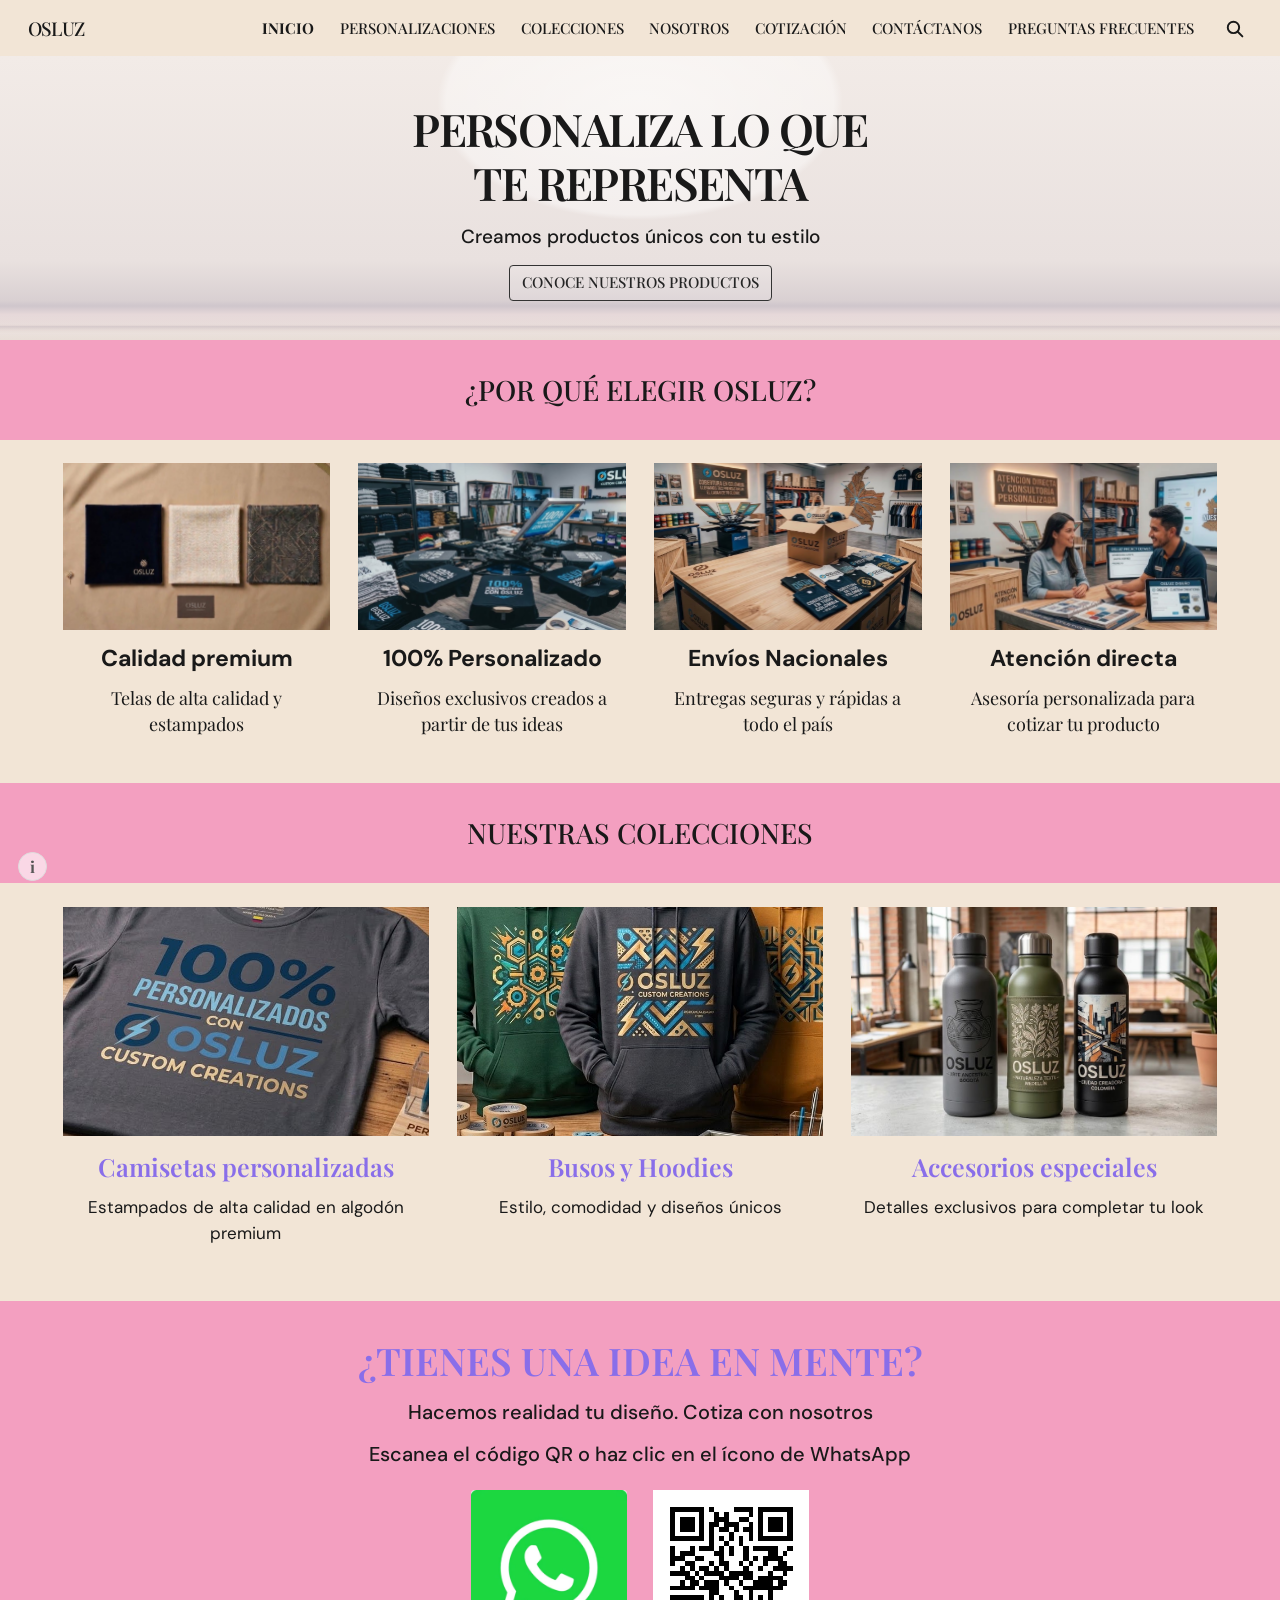
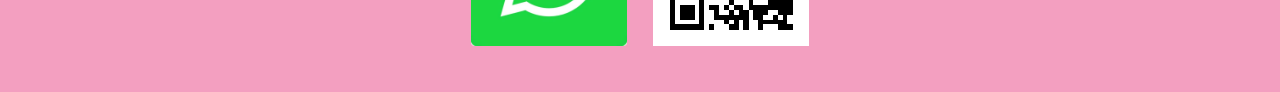
==== index.html @ 15595f1f "Agregando todo" ====
<!doctype html>
<html lang="es">
<head>
  <meta charset="utf-8"><meta name="viewport" content="width=device-width, initial-scale=1">
  <meta name="theme-color" content="#171717"><meta name="description" content="OSLUZ: personaliza lo que te representa.">
  <title>OSLUZ | Inicio</title>
  <link rel="preconnect" href="https://fonts.googleapis.com"><link rel="preconnect" href="https://fonts.gstatic.com" crossorigin>
  <link href="https://fonts.googleapis.com/css2?family=DM+Sans:wght@400;500;600;700&family=Playfair+Display:wght@500;600;700&display=swap" rel="stylesheet">
  <link rel="stylesheet" href="css/style.css"><script src="js/shell.js" defer></script>
</head>
<body data-page="inicio">
  <header data-site-header></header>
  <main>
    <section class="hero hero-home" id="inicio"><div class="hero-content"><h1>Personaliza lo que<br>te representa</h1><p>Creamos productos únicos con tu estilo</p><a class="outline-button" href="colecciones.html">Conoce nuestros productos</a></div></section>
    <section class="why section-paper" id="ventajas"><div class="section-band"><h2>¿Por qué elegir OSLUZ?</h2></div>
      <div class="features-grid">
        <a class="feature-card" href="nosotros.html"><div class="image-slot ratio-quality"><img src="assets/inicio-calidad.png" alt="Muestras de telas y estampados" loading="lazy"></div><h3>Calidad premium</h3><p>Telas de alta calidad y estampados</p></a>
        <a class="feature-card" href="personalizaciones.html"><div class="image-slot ratio-custom"><img src="assets/inicio-personalizado.png" alt="Proceso de personalización en el taller" loading="lazy"></div><h3>100% Personalizado</h3><p>Diseños exclusivos creados a partir de tus ideas</p></a>
        <a class="feature-card" href="contactanos.html"><div class="image-slot ratio-shipping"><img src="assets/inicio-envios.png" alt="Preparación de pedidos para envío" loading="lazy"></div><h3>Envíos Nacionales</h3><p>Entregas seguras y rápidas a todo el país</p></a>
        <a class="feature-card" href="contactanos.html"><div class="image-slot ratio-advice"><img src="assets/inicio-atencion.png" alt="Asesoría personalizada para diseños" loading="lazy"></div><h3>Atención directa</h3><p>Asesoría personalizada para cotizar tu producto</p></a>
      </div>
    </section>
    <section class="collections section-paper" id="colecciones"><div class="section-band"><h2>Nuestras colecciones</h2></div>
      <div class="collection-grid">
        <a class="collection-card" href="cotizacion.html"><div class="image-slot collection-tee"><img src="assets/inicio-camisetas.png" alt="Camiseta personalizada OSLUZ" loading="lazy"></div><h3>Camisetas personalizadas</h3><p>Estampados de alta calidad en algodón premium</p></a>
        <a class="collection-card" href="colecciones.html"><div class="image-slot collection-hoodie"><img src="assets/inicio-hoodies.png" alt="Colección de busos y hoodies" loading="lazy"></div><h3>Busos y Hoodies</h3><p>Estilo, comodidad y diseños únicos</p></a>
        <a class="collection-card" href="colecciones.html"><div class="image-slot collection-accessory"><img src="assets/inicio-accesorios.png" alt="Botellas personalizadas OSLUZ" loading="lazy"></div><h3>Accesorios especiales</h3><p>Detalles exclusivos para completar tu look</p></a>
      </div>
    </section>
    <section class="contact-banner" id="contacto"><h2>¿Tienes una idea en mente?</h2><p>Hacemos realidad tu diseño. Cotiza con nosotros</p><p>Escanea el código QR o haz clic en el ícono de WhatsApp</p><div class="contact-actions"><a class="whatsapp-tile" href="https://wa.link/mg7ycv" target="_blank" rel="noopener noreferrer" aria-label="Escribir a OSLUZ por WhatsApp"><img src="assets/whatsapp-icon.png" alt="WhatsApp"></a><a class="qr-tile" href="https://wa.link/mg7ycv" target="_blank" rel="noopener noreferrer" aria-label="Abrir WhatsApp con el código QR"><img src="assets/whatsapp-qr.png" alt="Código QR de WhatsApp"></a></div></section>
  </main>
</body>
</html>
---- css/style.css ----
:root {
  --ink: #191919;
  --header: #1a1a1a;
  --paper: #f2e5d6;
  --pink: #f39fc0;
  --lavender: #896ee9;
  --green: #08cf39;
  --serif: "Playfair Display", Georgia, "Times New Roman", serif;
  --sans: "DM Sans", Arial, sans-serif;
}
* { box-sizing: border-box; }
html { scroll-behavior: smooth; scroll-padding-top: 58px; }
body { margin: 0; color: var(--ink); background: var(--paper); font-family: var(--sans); }
a { color: inherit; }
button, input { font: inherit; }
button:focus-visible, a:focus-visible, input:focus-visible { outline: 3px solid var(--lavender); outline-offset: 3px; }
.visually-hidden { position: absolute; width: 1px; height: 1px; padding: 0; margin: -1px; overflow: hidden; clip: rect(0, 0, 0, 0); white-space: nowrap; border: 0; }

/* Shared Google Sites-style top navigation */
.site-header { position: sticky; top: 0; z-index: 20; color: var(--ink); background: #f0e9e4; transition: background-color .22s ease, color .22s ease; }
.header-inner { height: 56px; max-width: 1500px; margin: auto; padding: 0 28px; display: flex; align-items: center; gap: 22px; }
.wordmark { flex: 0 0 auto; color: inherit; text-decoration: none; font: 500 19px/1 var(--serif); letter-spacing: -.04em; }
.site-nav { margin-left: auto; display: flex; align-items: center; gap: clamp(15px, 2vw, 30px); }
.site-nav a { color: inherit; text-decoration: none; text-transform: uppercase; white-space: nowrap; font: 500 15px/1 var(--serif); transition: color .18s ease; }
.site-nav a[aria-current="page"] { color: inherit; font-weight: 700; }
.site-nav a:hover { color: var(--lavender); }
.search-button, .menu-button { height: 36px; width: 36px; flex: 0 0 36px; border: 0; padding: 0; color: inherit; background: transparent; display: flex; align-items: center; justify-content: center; cursor: pointer; }
.search-button svg { width: 21px; height: 21px; fill: none; stroke: currentColor; stroke-width: 2.2; stroke-linecap: round; }
.menu-button { display: none; flex-direction: column; gap: 4px; }
.menu-button span { width: 19px; height: 2px; background: currentColor; border-radius: 2px; transition: transform .2s ease, opacity .2s ease; }
.menu-button[aria-expanded="true"] span:first-child { transform: translateY(6px) rotate(45deg); }
.menu-button[aria-expanded="true"] span:nth-child(2) { opacity: 0; }
.menu-button[aria-expanded="true"] span:last-child { transform: translateY(-6px) rotate(-45deg); }
.site-header.is-scrolled { color: #fff; background: var(--header); }
.site-header.is-scrolled .site-nav a[aria-current="page"] { color: #fff; }
.site-header.is-scrolled .site-nav a:hover { color: var(--pink); }
.site-search { max-width: 1500px; margin: auto; padding: 13px 28px 17px; display: flex; flex-wrap: wrap; gap: 9px; background: var(--header); color: white; }
.site-search[hidden] { display: none; }
.site-search input { min-width: 180px; flex: 1; padding: 11px 12px; border: 0; border-radius: 2px; }
.site-search button { padding: 0 18px; color: white; border: 1px solid #fff; background: transparent; cursor: pointer; }
.search-results { flex-basis: 100%; display: flex; gap: 20px; color: white; font-size: 14px; }
.search-results a { color: white; }

/* Shared page masthead */
.hero { min-height: 282px; padding: 34px 22px 28px; display: grid; place-items: center; text-align: center; overflow: hidden; position: relative;
  background: radial-gradient(ellipse 36% 95% at 50% 16%, #fff9 0, #fff6 42%, transparent 44%),
              linear-gradient(180deg, #f2ebe7 0%, #e9e1df 72%, #d9d0d2 86%, #cfc6cc 88%, #e6d8d9 91%, #e8ded7 100%); }
.hero::after { content: ""; pointer-events: none; position: absolute; inset: auto -3% 0; height: 28px; opacity: .36;
  background: linear-gradient(180deg, transparent, #fff2 42%, transparent 47%, #b9aeb6 52%, transparent 65%, #fff5 76%, transparent); }
.hero-content { max-width: 960px; position: relative; z-index: 1; }
.hero h1 { margin: 0 0 14px; text-transform: uppercase; font: 600 clamp(34px, 4.7vw, 47px)/1.2 var(--serif); letter-spacing: -.035em; }
.hero p { margin: 0; font: 500 clamp(16px, 2vw, 19px)/1.5 var(--sans); }
.hero-home { min-height: 284px; background-color: #f0e9e4; }
.hero-home h1 { font-size: clamp(35px, 4.6vw, 45px); }
.hero-home p { margin-bottom: 14px; }
.outline-button { display: inline-block; padding: 7px 12px 8px; border: 1px solid #333; border-radius: 4px; color: #252525; background: #fff2; text-decoration: none; text-transform: uppercase; font: 500 15px/1.25 var(--serif); transition: background-color .18s ease, color .18s ease; }
.outline-button:hover { color: white; background: #222; }
.section-paper { background: var(--paper); }
.section-band { min-height: 100px; padding: 20px; display: grid; place-items: center; text-align: center; background: var(--pink); }
.section-band h2 { margin: 0; text-transform: uppercase; font: 500 clamp(23px, 2.25vw, 28px)/1.2 var(--serif); }
.content-wrap { max-width: 1185px; margin: auto; padding: 34px 5.5% 52px; }

/* Image slots map to the original photos supplied by the site owner. */
.image-slot { position: relative; overflow: hidden; width: 100%; background: linear-gradient(135deg, #e0d1c2, #d2c3b7 48%, #eee2d5); }
.image-slot > img { display: block; width: 100%; height: 100%; object-fit: cover; }
.category-accessories > img { width: 300%; max-width: none; object-fit: cover; object-position: right center; transform: translateX(-66.6667%); }
.feature-card, .collection-card { display: block; min-width: 0; text-align: center; text-decoration: none; }
.features-grid { max-width: 1280px; margin: auto; padding: 23px 4.9% 46px; display: grid; grid-template-columns: repeat(4, minmax(0, 1fr)); gap: 28px; }
.feature-card .image-slot { aspect-ratio: 1.6; }
.feature-card h3 { margin: 15px 0 12px; font: 700 clamp(18px, 2.1vw, 23px)/1.2 var(--sans); }
.feature-card p { max-width: 260px; margin: auto; font: 400 clamp(15px, 1.8vw, 18px)/1.45 var(--serif); }
.collection-grid { max-width: 1280px; margin: auto; padding: 24px 4.9% 55px; display: grid; grid-template-columns: repeat(3, minmax(0, 1fr)); gap: 28px; }
.collection-card .image-slot { aspect-ratio: 1.6; }
.collection-card h3 { margin: 15px 0 13px; color: var(--lavender); font: 600 clamp(20px, 2.2vw, 25px)/1.25 var(--serif); }
.collection-card p { max-width: 360px; margin: auto; font: 400 17px/1.5 var(--sans); }
.contact-banner { padding: 37px 20px 46px; text-align: center; background: var(--pink); }
.contact-banner h2 { margin: 0 0 13px; color: var(--lavender); text-transform: uppercase; font: 600 clamp(28px, 4vw, 38px)/1.2 var(--serif); }
.contact-banner > p { margin: 0 0 12px; font: 500 clamp(17px, 2.1vw, 20px)/1.5 var(--sans); }
.contact-actions, .contact-links { display: flex; justify-content: center; align-items: flex-start; gap: 26px; margin: 21px auto 0; }
.whatsapp-tile { width: 156px; aspect-ratio: 1; display: block; overflow: hidden; border-radius: 4px; }
.whatsapp-tile img { display: block; width: 100%; height: 100%; object-fit: cover; }
.qr-tile { width: 156px; aspect-ratio: 1; padding: 7px; display: block; background: white; }
.qr-tile img { display: block; width: 100%; height: 100%; object-fit: contain; image-rendering: pixelated; }

/* Individual page layouts */
.process h2, .essence h2 { margin: 0 0 17px; text-transform: uppercase; font: 600 25px/1.3 var(--serif); }
.process-steps { display: grid; gap: 15px; }
.process-steps article { padding: 3px 0 1px; }
.process-steps h3 { margin: 0 0 11px; font: 500 18px/1.4 var(--serif); }
.process-steps h3 span, .price-group strong { color: var(--lavender); }
.process-steps p, .essence p { margin: 0 0 16px; font: 400 16px/1.65 var(--serif); }
.essence h2 { color: var(--lavender); }
.values-grid { display: grid; grid-template-columns: repeat(2, 1fr); gap: 5%; margin-top: 42px; }
.values-grid .image-slot { aspect-ratio: 1.5; }
.values-grid h3 { margin: 16px 0 0; color: var(--lavender); text-align: center; text-transform: uppercase; font: 600 22px/1.25 var(--serif); }
.pricing-title { margin: 0 0 26px; text-align: center; font: 700 clamp(31px, 4vw, 43px)/1.2 var(--serif); }
.pricing-subtitle { margin: 0 0 48px; text-align: center; font: 600 24px/1.3 var(--serif); }
.price-group { margin: 0 0 36px; }
.price-group h3 { margin: 0 0 18px; color: var(--lavender); text-align: center; text-transform: uppercase; font: 600 23px/1.3 var(--serif); }
.price-group p { margin: 0 0 13px; font: 400 16px/1.65 var(--serif); }
.price-group strong { font-weight: 700; }
.contact-page { padding: 0 5% 54px; }
.contact-page-heading { padding: 35px 12px 28px; text-align: center; }
.contact-page-heading h2 { margin: 0 0 15px; text-transform: uppercase; font: 600 clamp(29px, 4vw, 40px)/1.2 var(--serif); }
.contact-page-heading p { margin: 0; font: 500 20px/1.5 var(--sans); }
.contact-columns { max-width: 1240px; margin: auto; display: grid; grid-template-columns: 1fr 1fr 1fr 1fr; gap: 32px; align-items: start; }
.contact-columns .image-slot { aspect-ratio: 1.42; }
.contact-detail h3 { margin: 2px 0 28px; text-transform: uppercase; font: 600 18px/1.3 var(--serif); }
.contact-detail p { margin: 0 0 16px; font: 400 16px/1.55 var(--serif); }
.contact-detail strong { font-weight: 700; }
.contact-detail a { text-decoration: underline; }
.contact-links-left { max-width: 100%; margin: 0; padding-top: 18px; justify-content: flex-start; flex-direction: column; }
.collection-intro { padding: 23px 4.9% 45px; }
.category-grid { max-width: 1280px; margin: auto; display: grid; grid-template-columns: repeat(3, minmax(0, 1fr)); gap: 28px; text-align: center; }
.category-grid .image-slot { aspect-ratio: 1.6; }
.category-grid h2 { margin: 16px 0 14px; color: var(--lavender); text-transform: uppercase; font: 600 23px/1.2 var(--serif); }
.category-grid p { margin: 0 auto; max-width: 360px; font: 400 17px/1.5 var(--serif); }
.design-gallery > .section-band { color: white; }
.design-grid { max-width: 1280px; margin: auto; padding: 22px 4.9% 34px; display: grid; grid-template-columns: repeat(3, minmax(0,1fr)); grid-auto-flow: dense; align-items: start; gap: 24px 28px; }
.design-grid .image-slot { aspect-ratio: .92; }
.design-grid .design-04, .design-grid .design-07 { aspect-ratio: 1.5; }
.design-grid .design-05 { grid-row: span 2; }
.faq { padding-bottom: 30px; background: var(--paper); }
.faq-row { padding: 0 5%; color: var(--lavender); background: #1b1b1b; }
.faq-row.faq-pink { color: var(--lavender); background: var(--pink); }
.faq-row h2 { margin: 0; }
.faq-row button { width: 100%; min-height: 100px; padding: 20px 0; display: flex; align-items: center; justify-content: space-between; gap: 20px; color: inherit; border: 0; border-bottom: 1px solid #888; background: transparent; text-align: left; cursor: pointer; font: 600 clamp(21px, 3vw, 34px)/1.25 var(--serif); }
.chevron { width: 11px; height: 11px; flex: 0 0 auto; border-right: 2px solid currentColor; border-bottom: 2px solid currentColor; transform: rotate(45deg) translateY(-3px); transition: transform .22s ease; }
.faq-row button[aria-expanded="true"] .chevron { transform: rotate(225deg) translate(-2px,-2px); }
.faq-answer { padding: 0 0 26px; color: white; font: 500 15px/1.55 var(--sans); }
.faq-pink .faq-answer { color: var(--ink); }
.faq-answer[hidden] { display: none; }
.site-info { position: fixed; z-index: 25; left: 18px; bottom: 19px; width: 29px; height: 29px; padding: 0; display: grid; place-items: center; border: 1px solid #ddd; border-radius: 50%; color: #555; background: #fff9; cursor: pointer; }
.site-info > span:first-child { font: 700 16px/1 var(--serif); }
.site-info-label { display: none; position: absolute; left: 36px; width: max-content; padding: 7px 10px; border-radius: 3px; color: white; background: #222; font: 13px var(--sans); }
.site-info.is-open .site-info-label { display: block; }


@media (max-width: 1080px) {
  .header-inner { padding: 0 20px; gap: 15px; }
  .site-nav { gap: 14px; }
  .site-nav a { font-size: 13px; }
  .contact-columns { grid-template-columns: repeat(2, minmax(0,1fr)); }
  .contact-detail { padding: 5px 4px; }
}
@media (max-width: 760px) {
  .site-header { color: white; background: var(--header); }
  .header-inner { height: 56px; padding: 0 14px; display: grid; grid-template-columns: 34px 1fr 34px; gap: 8px; }
  .menu-button { display: flex; }
  .wordmark { grid-column: 2; justify-self: start; font-size: 19px; }
  .search-button { grid-column: 3; justify-self: end; }
  .site-nav { display: none; position: absolute; top: 56px; left: 0; right: 0; margin: 0; padding: 8px 20px 17px; background: var(--header); color: white; flex-direction: column; align-items: stretch; gap: 0; box-shadow: 0 8px 18px #0003; }
  .site-nav.is-open { display: flex; }
  .site-nav a { padding: 13px 3px; border-bottom: 1px solid #ffffff22; font-size: 15px; }
  .site-header:not(.is-scrolled) .site-nav { background: #1b1b1b; }
  .hero { min-height: 282px; }
  .hero h1 { font-size: clamp(32px, 7vw, 42px); }
  .features-grid { grid-template-columns: repeat(2, minmax(0,1fr)); gap: 30px 18px; padding: 22px 18px 42px; }
  .feature-card h3 { margin: 13px 0 10px; font-size: 18px; }
  .feature-card p { font-size: 15px; }
  .collection-grid, .category-grid { grid-template-columns: repeat(2,minmax(0,1fr)); gap: 28px 18px; }
  .collection-card h3, .category-grid h2 { font-size: 19px; }
  .collection-card p, .category-grid p { font-size: 15px; }
  .design-grid { grid-template-columns: repeat(2,minmax(0,1fr)); gap: 15px; }
  .design-grid .design-05 { grid-row: span 2; }
  .design-grid .design-04, .design-grid .design-07 { aspect-ratio: 1.15; }
  .content-wrap { padding: 28px 6% 42px; }
  .pricing-title { font-size: 32px; }
  .pricing-subtitle { margin-bottom: 34px; font-size: 21px; }
  .contact-columns { gap: 20px; }
  .contact-detail h3 { font-size: 16px; margin-bottom: 17px; }
  .contact-detail p { font-size: 14px; }
  .faq-row { padding: 0 18px; }
  .faq-row button { min-height: 82px; font-size: 22px; }
}
@media (max-width: 480px) {
  .hero { min-height: 252px; padding: 25px 16px; }
  .hero-home { min-height: 300px; }
  .section-band { min-height: 84px; }
  .section-band h2 { font-size: 23px; }
  .features-grid { gap: 28px 14px; padding-left: 14px; padding-right: 14px; }
  .feature-card .image-slot { aspect-ratio: 1.28; }
  .collection-grid, .category-grid { grid-template-columns: 1fr; max-width: 430px; }
  .collection-card .image-slot, .category-grid .image-slot { aspect-ratio: 1.45; }
  .contact-actions, .contact-links { gap: 18px; }
  .whatsapp-tile, .qr-tile { width: min(40vw, 145px); }
  .values-grid { gap: 14px; }
  .values-grid h3 { font-size: 16px; }
  .contact-columns { grid-template-columns: 1fr 1fr; gap: 16px; }
  .contact-columns .image-slot { aspect-ratio: .95; }
  .contact-page-heading h2 { font-size: 28px; }
  .contact-page-heading p { font-size: 17px; }
  .contact-detail h3 { font-size: 14px; }
  .contact-detail p { font-size: 13px; }
}
@media (prefers-reduced-motion: reduce) {
  html { scroll-behavior: auto; }
  *, *::before, *::after { transition-duration: .01ms !important; animation-duration: .01ms !important; }
}
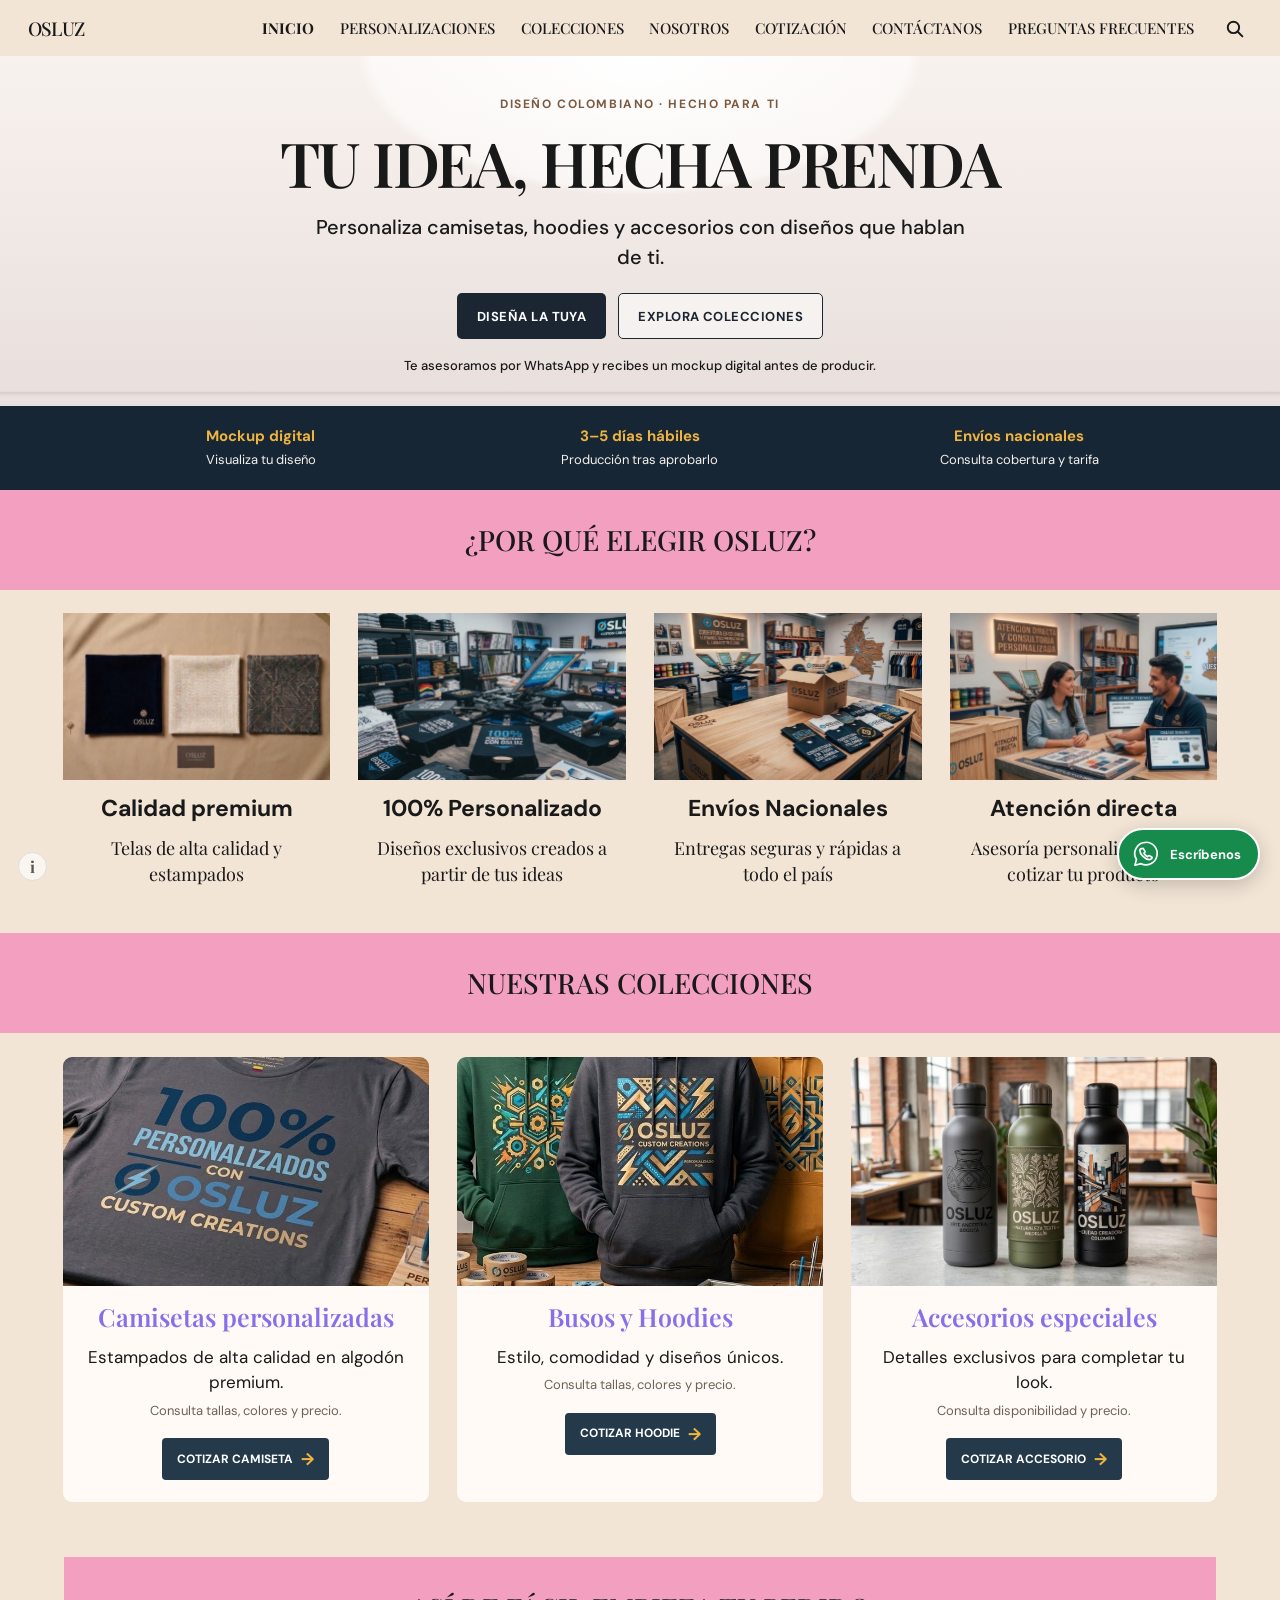
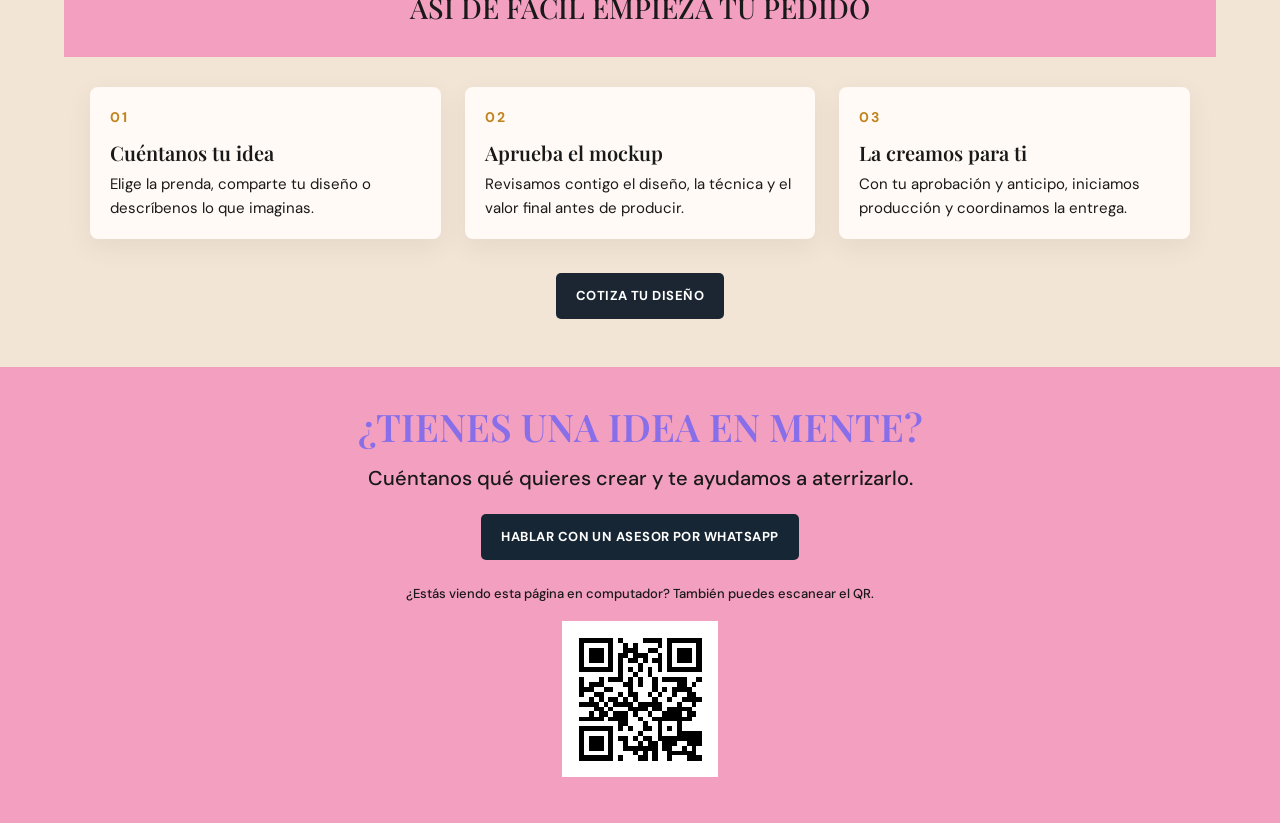
==== commit b13e9c58: "Añadiendo cambios de personalizacion y llamada a la accion del cliente" ====
--- a/index.html
+++ b/index.html
@@ -11,7 +11,8 @@
 <body data-page="inicio">
   <header data-site-header></header>
   <main>
-    <section class="hero hero-home" id="inicio"><div class="hero-content"><h1>Personaliza lo que<br>te representa</h1><p>Creamos productos únicos con tu estilo</p><a class="outline-button" href="colecciones.html">Conoce nuestros productos</a></div></section>
+    <section class="hero hero-home" id="inicio"><div class="hero-content"><span class="eyebrow">Diseño colombiano · Hecho para ti</span><h1>Tu idea, hecha prenda</h1><p>Personaliza camisetas, hoodies y accesorios con diseños que hablan de ti.</p><div class="hero-actions"><a class="button button-primary" href="personalizaciones.html">Diseña la tuya</a><a class="button button-secondary" href="colecciones.html">Explora colecciones</a></div><p class="hero-note">Te asesoramos por WhatsApp y recibes un mockup digital antes de producir.</p></div></section>
+    <section class="trust-strip" aria-label="Ventajas de comprar en OSLUZ"><div><strong>Mockup digital</strong><span>Visualiza tu diseño</span></div><div><strong>3–5 días hábiles</strong><span>Producción tras aprobarlo</span></div><div><strong>Envíos nacionales</strong><span>Consulta cobertura y tarifa</span></div></section>
     <section class="why section-paper" id="ventajas"><div class="section-band"><h2>¿Por qué elegir OSLUZ?</h2></div>
       <div class="features-grid">
         <a class="feature-card" href="nosotros.html"><div class="image-slot ratio-quality"><img src="assets/inicio-calidad.png" alt="Muestras de telas y estampados" loading="lazy"></div><h3>Calidad premium</h3><p>Telas de alta calidad y estampados</p></a>
@@ -22,12 +23,13 @@
     </section>
     <section class="collections section-paper" id="colecciones"><div class="section-band"><h2>Nuestras colecciones</h2></div>
       <div class="collection-grid">
-        <a class="collection-card" href="cotizacion.html"><div class="image-slot collection-tee"><img src="assets/inicio-camisetas.png" alt="Camiseta personalizada OSLUZ" loading="lazy"></div><h3>Camisetas personalizadas</h3><p>Estampados de alta calidad en algodón premium</p></a>
-        <a class="collection-card" href="colecciones.html"><div class="image-slot collection-hoodie"><img src="assets/inicio-hoodies.png" alt="Colección de busos y hoodies" loading="lazy"></div><h3>Busos y Hoodies</h3><p>Estilo, comodidad y diseños únicos</p></a>
-        <a class="collection-card" href="colecciones.html"><div class="image-slot collection-accessory"><img src="assets/inicio-accesorios.png" alt="Botellas personalizadas OSLUZ" loading="lazy"></div><h3>Accesorios especiales</h3><p>Detalles exclusivos para completar tu look</p></a>
+        <article class="collection-card"><div class="image-slot collection-tee"><img src="assets/inicio-camisetas.png" alt="Camiseta personalizada OSLUZ" loading="lazy"></div><h3>Camisetas personalizadas</h3><p>Estampados de alta calidad en algodón premium.<br><span class="product-options">Consulta tallas, colores y precio.</span></p><a class="card-cta" data-whatsapp-message="Hola, quiero cotizar una camiseta personalizada. ¿Me comparten opciones de tallas, colores y precios?">Cotizar camiseta <span aria-hidden="true">→</span></a></article>
+        <article class="collection-card"><div class="image-slot collection-hoodie"><img src="assets/inicio-hoodies.png" alt="Colección de busos y hoodies" loading="lazy"></div><h3>Busos y Hoodies</h3><p>Estilo, comodidad y diseños únicos.<br><span class="product-options">Consulta tallas, colores y precio.</span></p><a class="card-cta" data-whatsapp-message="Hola, quiero cotizar un hoodie personalizado. ¿Me comparten opciones de tallas, colores y precios?">Cotizar hoodie <span aria-hidden="true">→</span></a></article>
+        <article class="collection-card"><div class="image-slot collection-accessory"><img src="assets/inicio-accesorios.png" alt="Botellas personalizadas OSLUZ" loading="lazy"></div><h3>Accesorios especiales</h3><p>Detalles exclusivos para completar tu look.<br><span class="product-options">Consulta disponibilidad y precio.</span></p><a class="card-cta" data-whatsapp-message="Hola, quiero conocer y cotizar los accesorios personalizados OSLUZ.">Cotizar accesorio <span aria-hidden="true">→</span></a></article>
       </div>
     </section>
-    <section class="contact-banner" id="contacto"><h2>¿Tienes una idea en mente?</h2><p>Hacemos realidad tu diseño. Cotiza con nosotros</p><p>Escanea el código QR o haz clic en el ícono de WhatsApp</p><div class="contact-actions"><a class="whatsapp-tile" href="https://wa.link/mg7ycv" target="_blank" rel="noopener noreferrer" aria-label="Escribir a OSLUZ por WhatsApp"><img src="assets/whatsapp-icon.png" alt="WhatsApp"></a><a class="qr-tile" href="https://wa.link/mg7ycv" target="_blank" rel="noopener noreferrer" aria-label="Abrir WhatsApp con el código QR"><img src="assets/whatsapp-qr.png" alt="Código QR de WhatsApp"></a></div></section>
+    <section class="how-it-works section-paper"><div class="section-band"><h2>Así de fácil empieza tu pedido</h2></div><div class="steps-grid"><article><span>01</span><h3>Cuéntanos tu idea</h3><p>Elige la prenda, comparte tu diseño o descríbenos lo que imaginas.</p></article><article><span>02</span><h3>Aprueba el mockup</h3><p>Revisamos contigo el diseño, la técnica y el valor final antes de producir.</p></article><article><span>03</span><h3>La creamos para ti</h3><p>Con tu aprobación y anticipo, iniciamos producción y coordinamos la entrega.</p></article></div><a class="button button-primary" href="cotizacion.html">Cotiza tu diseño</a></section>
+    <section class="contact-banner" id="contacto"><h2>¿Tienes una idea en mente?</h2><p>Cuéntanos qué quieres crear y te ayudamos a aterrizarlo.</p><a class="button button-dark" data-whatsapp-message="Hola OSLUZ, tengo una idea para personalizar y quisiera recibir asesoría.">Hablar con un asesor por WhatsApp</a><p class="qr-caption">¿Estás viendo esta página en computador? También puedes escanear el QR.</p><a class="qr-tile qr-desktop" href="https://wa.link/mg7ycv" target="_blank" rel="noopener noreferrer" aria-label="Abrir WhatsApp con el código QR"><img src="assets/whatsapp-qr.png" alt="Código QR de WhatsApp"></a></section>
   </main>
 </body>
 </html>
--- a/css/style.css
+++ b/css/style.css
@@ -197,3 +197,85 @@
   html { scroll-behavior: auto; }
   *, *::before, *::after { transition-duration: .01ms !important; animation-duration: .01ms !important; }
 }
+
+/* Conversion and product discovery improvements */
+.hero-home { min-height: 350px; background: radial-gradient(ellipse 55% 100% at 50% 0%, #fff 0%, #fff8 38%, transparent 40%), linear-gradient(180deg, #f8f2ee, #e8dfdc); }
+.hero-home .hero-content { max-width: 820px; animation: rise-in .65s ease both; }
+.eyebrow { display: inline-block; margin-bottom: 13px; color: #7b5a3f; text-transform: uppercase; letter-spacing: .13em; font: 700 12px/1.4 var(--sans); }
+.hero-home h1 { margin-bottom: 12px; font-size: clamp(39px, 6vw, 62px); }
+.hero-home p { max-width: 650px; margin: 0 auto 21px; font-size: clamp(17px, 2vw, 20px); }
+.hero-actions { display: flex; flex-wrap: wrap; justify-content: center; gap: 12px; }
+.hero-note { margin: 17px auto 0 !important; font-size: 13px !important; }
+.button { min-height: 46px; padding: 12px 19px; display: inline-flex; align-items: center; justify-content: center; gap: 8px; border: 1px solid transparent; border-radius: 5px; text-decoration: none; text-align: center; text-transform: uppercase; letter-spacing: .035em; font: 700 13px/1.2 var(--sans); cursor: pointer; transition: transform .18s ease, box-shadow .18s ease, background-color .18s ease; }
+.button:hover, .card-cta:hover { transform: translateY(-2px); box-shadow: 0 8px 20px #211a1628; }
+.button-primary { color: white; background: #1b2632; }
+.button-primary:hover { background: #354e61; }
+.button-secondary { color: #1b2632; border-color: #1b2632; background: #ffffff80; }
+.button-dark { color: white; background: #172634; }
+.trust-strip { padding: 21px max(5%, calc((100% - 1120px) / 2)); display: grid; grid-template-columns: repeat(3, 1fr); gap: 18px; color: white; background: #172634; text-align: center; }
+.trust-strip div { display: grid; gap: 4px; }
+.trust-strip strong { color: #efb440; font: 700 15px/1.3 var(--sans); }
+.trust-strip span { color: #f4f1ed; font: 400 13px/1.4 var(--sans); }
+@keyframes rise-in { from { opacity: 0; transform: translateY(14px); } to { opacity: 1; transform: translateY(0); } }
+.collection-card, .category-card { padding-bottom: 22px; border-radius: 9px; background: #fffaf5; overflow: hidden; transition: transform .2s ease, box-shadow .2s ease; }
+.collection-card:hover, .category-card:hover { transform: translateY(-4px); box-shadow: 0 14px 32px #483a2f20; }
+.collection-card h3, .collection-card p, .category-card h2, .category-card p { padding-left: 18px; padding-right: 18px; }
+.product-options { display: inline-block; margin-top: 5px; color: #6e6257; font-size: 13px; }
+.card-cta { margin: 16px auto 0; padding: 10px 15px; width: fit-content; display: flex; align-items: center; gap: 8px; border-radius: 4px; color: white; background: #24394a; text-decoration: none; text-transform: uppercase; font: 700 12px/1.3 var(--sans); cursor: pointer; transition: transform .18s ease, box-shadow .18s ease; }
+.card-cta span { color: #efb440; font-size: 17px; }
+.how-it-works { padding: 0 5% 48px; text-align: center; }
+.steps-grid { max-width: 1100px; margin: 0 auto 26px; padding: 30px 0 8px; display: grid; grid-template-columns: repeat(3, 1fr); gap: 24px; text-align: left; }
+.steps-grid article { padding: 19px 20px; border-radius: 8px; background: #fffaf5; box-shadow: 0 8px 24px #493c3014; }
+.steps-grid article > span { color: #c18420; font: 700 14px/1 var(--sans); letter-spacing: .14em; }
+.steps-grid h3 { margin: 13px 0 8px; font: 600 20px/1.25 var(--serif); }
+.steps-grid p { margin: 0; font: 400 15px/1.55 var(--sans); }
+.contact-banner .button { margin: 9px auto 0; }
+.contact-banner .qr-desktop { margin: 18px auto 0; }
+.qr-caption { margin-top: 24px !important; font-size: 13px !important; }
+.whatsapp-float { position: fixed; z-index: 30; right: 20px; bottom: 20px; min-height: 52px; padding: 9px 17px 9px 12px; display: flex; align-items: center; gap: 9px; border: 2px solid white; border-radius: 999px; color: white; background: #168b4b; box-shadow: 0 5px 20px #0003; text-decoration: none; font: 700 13px/1 var(--sans); transition: transform .18s ease, background .18s ease; }
+.whatsapp-float:hover { transform: translateY(-3px); background: #0c713a; }
+.whatsapp-float svg { width: 30px; height: 30px; fill: none; stroke: currentColor; stroke-width: 1.8; stroke-linecap: round; stroke-linejoin: round; }
+.quote-builder { max-width: 760px; margin: 0 auto 54px; padding: clamp(20px, 4vw, 34px); border: 1px solid #e8d9c8; border-radius: 12px; background: #fffaf5; box-shadow: 0 12px 32px #493c3014; }
+.quote-builder h2 { margin: 0 0 8px; text-align: center; font: 600 27px/1.2 var(--serif); }
+.quote-builder > p { margin: 0 0 24px; text-align: center; font: 400 15px/1.5 var(--sans); }
+#quote-form { display: grid; grid-template-columns: repeat(2, minmax(0,1fr)); gap: 16px; }
+#quote-form label { display: grid; gap: 7px; font: 700 13px/1.4 var(--sans); }
+#quote-form input, #quote-form select { width: 100%; min-height: 45px; padding: 10px 12px; border: 1px solid #cfc4b8; border-radius: 5px; color: var(--ink); background: white; }
+#quote-form button, #quote-form small { grid-column: 1 / -1; }
+#quote-form small, .pricing-note { color: #605b56; text-align: center; font: 400 13px/1.5 var(--sans); }
+.pricing-note { max-width: 790px; margin: -10px auto 24px; }
+.gallery-filters { padding: 25px 15px 0; display: flex; flex-wrap: wrap; justify-content: center; gap: 9px; }
+.filter-button { padding: 9px 16px; border: 1px solid #24394a; border-radius: 99px; color: #24394a; background: transparent; font: 700 12px/1.2 var(--sans); cursor: pointer; transition: color .18s ease, background .18s ease, transform .18s ease; }
+.filter-button:hover { transform: translateY(-2px); }
+.filter-button.is-active { color: white; background: #24394a; }
+.design-item { border-radius: 8px; background: #fffaf5; box-shadow: 0 8px 24px #493c3018; transition: transform .2s ease, box-shadow .2s ease; }
+.design-item:hover { transform: translateY(-4px); box-shadow: 0 15px 30px #493c3030; }
+.design-item[hidden] { display: none; }
+.design-cta { position: absolute; right: 12px; bottom: 12px; left: 12px; padding: 11px; border-radius: 4px; color: white; background: #172634ef; text-align: center; text-decoration: none; font: 700 12px/1.3 var(--sans); opacity: 0; transform: translateY(6px); transition: opacity .18s ease, transform .18s ease; }
+.design-item:hover .design-cta, .design-cta:focus-visible { opacity: 1; transform: translateY(0); }
+#quote-form button { border: 0; }
+@media (max-width: 760px) {
+  .hero-home { min-height: 370px; }
+  .trust-strip { padding: 17px 12px; gap: 8px; }
+  .trust-strip strong { font-size: 12px; }
+  .trust-strip span { font-size: 11px; }
+  .steps-grid { grid-template-columns: 1fr; gap: 12px; }
+  .design-cta { position: static; display: block; margin: 9px; opacity: 1; transform: none; }
+}
+@media (max-width: 480px) {
+  .hero-actions { align-items: stretch; flex-direction: column; max-width: 290px; margin: auto; }
+  .hero-home { min-height: 405px; }
+  .hero-note { max-width: 280px; }
+  .trust-strip { grid-template-columns: 1fr; text-align: left; padding: 17px 24px; }
+  .trust-strip div { grid-template-columns: 1fr 1.4fr; align-items: baseline; }
+  .quote-builder { margin-bottom: 38px; }
+  #quote-form { grid-template-columns: 1fr; }
+  #quote-form button, #quote-form small { grid-column: auto; }
+  .qr-desktop, .qr-caption { display: none; }
+  .contact-banner { padding-bottom: 36px; }
+  .contact-banner .button { width: min(100%, 340px); }
+  .whatsapp-float { right: 13px; bottom: 13px; min-height: 49px; }
+}
+@media (prefers-reduced-motion: reduce) {
+  .hero-home .hero-content { animation: none; }
+}
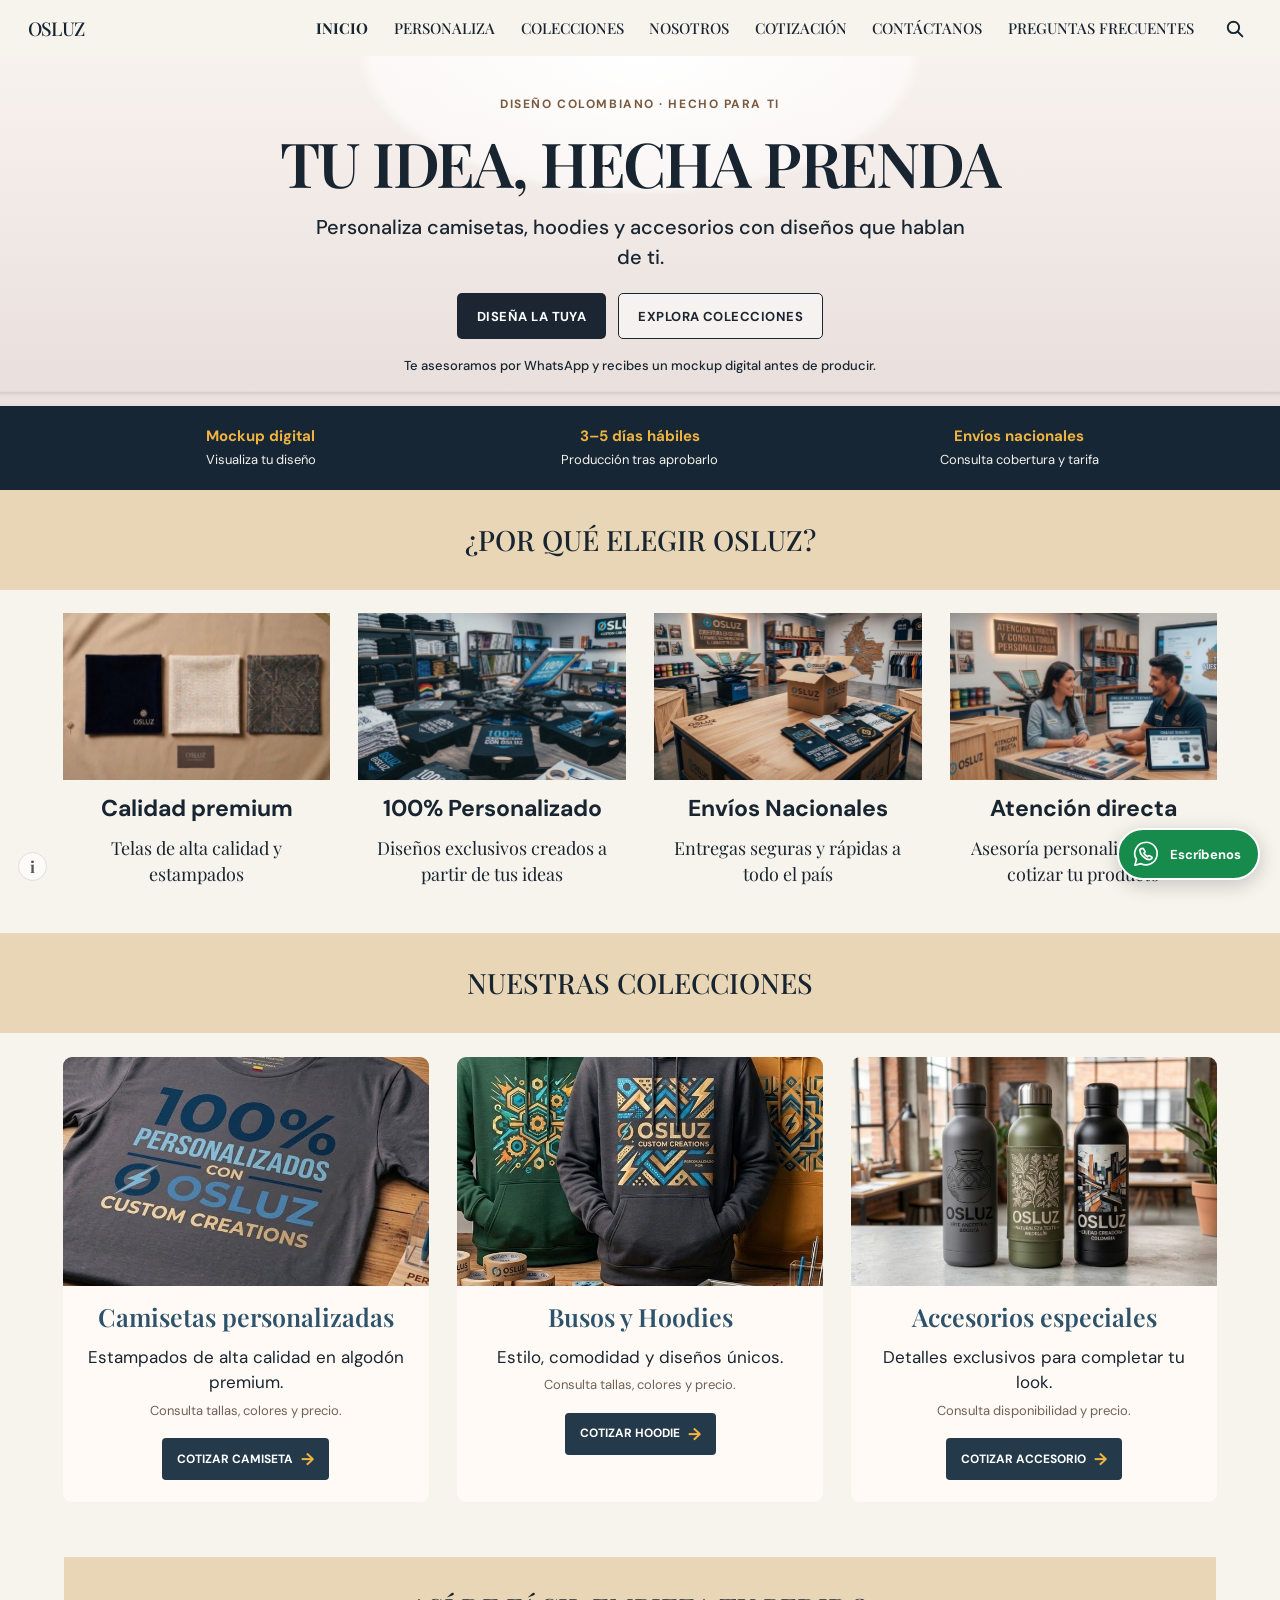
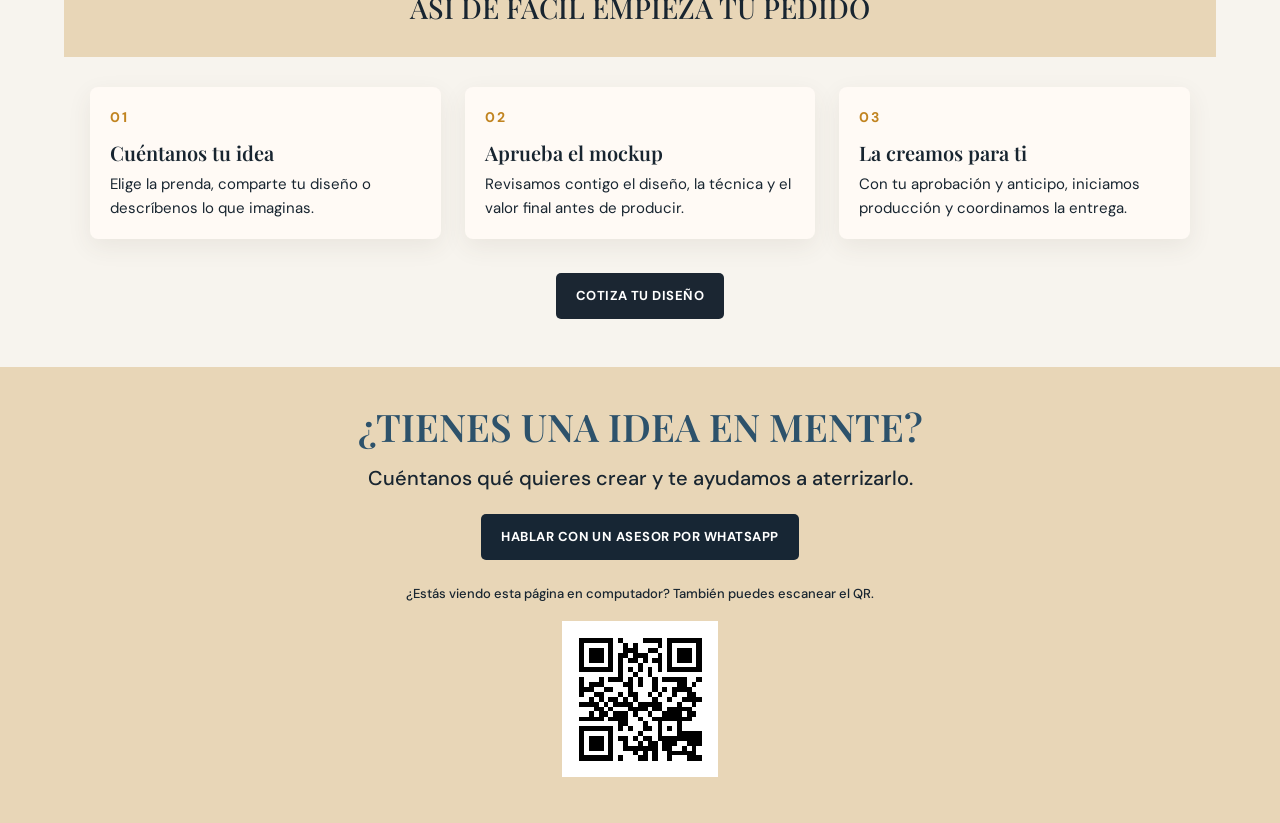
==== commit 6fd17af9: "Añadiendo presonalizacion a la pagina y añadiendo funciones al boton de diseñar" ====
--- a/index.html
+++ b/index.html
@@ -2,8 +2,8 @@
 <html lang="es">
 <head>
   <meta charset="utf-8"><meta name="viewport" content="width=device-width, initial-scale=1">
-  <meta name="theme-color" content="#171717"><meta name="description" content="OSLUZ: personaliza lo que te representa.">
-  <title>OSLUZ | Inicio</title>
+  <meta name="theme-color" content="#142534"><meta name="description" content="Personalización de camisetas, hoodies y accesorios con tu diseño. Cotiza tu prenda con OSLUZ.">
+  <title>OSLUZ | Personalización de prendas y accesorios</title>
   <link rel="preconnect" href="https://fonts.googleapis.com"><link rel="preconnect" href="https://fonts.gstatic.com" crossorigin>
   <link href="https://fonts.googleapis.com/css2?family=DM+Sans:wght@400;500;600;700&family=Playfair+Display:wght@500;600;700&display=swap" rel="stylesheet">
   <link rel="stylesheet" href="css/style.css"><script src="js/shell.js" defer></script>
--- a/css/style.css
+++ b/css/style.css
@@ -1,9 +1,9 @@
 :root {
-  --ink: #191919;
-  --header: #1a1a1a;
-  --paper: #f2e5d6;
-  --pink: #f39fc0;
-  --lavender: #896ee9;
+  --ink: #182530;
+  --header: #142534;
+  --paper: #f7f4ee;
+  --pink: #e8d6b7;
+  --lavender: #2d526b;
   --green: #08cf39;
   --serif: "Playfair Display", Georgia, "Times New Roman", serif;
   --sans: "DM Sans", Arial, sans-serif;
@@ -44,7 +44,7 @@
 /* Shared page masthead */
 .hero { min-height: 282px; padding: 34px 22px 28px; display: grid; place-items: center; text-align: center; overflow: hidden; position: relative;
   background: radial-gradient(ellipse 36% 95% at 50% 16%, #fff9 0, #fff6 42%, transparent 44%),
-              linear-gradient(180deg, #f2ebe7 0%, #e9e1df 72%, #d9d0d2 86%, #cfc6cc 88%, #e6d8d9 91%, #e8ded7 100%); }
+              linear-gradient(180deg, #f8f5ef 0%, #eee8df 72%, #ddd4c9 86%, #d3c9bd 88%, #eee5d9 91%, #f1e9de 100%); }
 .hero::after { content: ""; pointer-events: none; position: absolute; inset: auto -3% 0; height: 28px; opacity: .36;
   background: linear-gradient(180deg, transparent, #fff2 42%, transparent 47%, #b9aeb6 52%, transparent 65%, #fff5 76%, transparent); }
 .hero-content { max-width: 960px; position: relative; z-index: 1; }
@@ -128,7 +128,7 @@
 .chevron { width: 11px; height: 11px; flex: 0 0 auto; border-right: 2px solid currentColor; border-bottom: 2px solid currentColor; transform: rotate(45deg) translateY(-3px); transition: transform .22s ease; }
 .faq-row button[aria-expanded="true"] .chevron { transform: rotate(225deg) translate(-2px,-2px); }
 .faq-answer { padding: 0 0 26px; color: white; font: 500 15px/1.55 var(--sans); }
-.faq-pink .faq-answer { color: var(--ink); }
+  .faq-pink .faq-answer { color: var(--ink); }
 .faq-answer[hidden] { display: none; }
 .site-info { position: fixed; z-index: 25; left: 18px; bottom: 19px; width: 29px; height: 29px; padding: 0; display: grid; place-items: center; border: 1px solid #ddd; border-radius: 50%; color: #555; background: #fff9; cursor: pointer; }
 .site-info > span:first-child { font: 700 16px/1 var(--serif); }
@@ -279,3 +279,81 @@
 @media (prefers-reduced-motion: reduce) {
   .hero-home .hero-content { animation: none; }
 }
+
+/* OSLUZ visual product customizer */
+.customizer-hero { min-height: 230px; }
+.customizer-hero h1 { margin-bottom: 9px; }
+.customizer-hero .eyebrow { color: #946a20; }
+.customizer-section { padding: 38px 5% 58px; background: #f7f4ee; }
+.customizer { max-width: 1160px; margin: auto; display: grid; grid-template-columns: minmax(320px, .86fr) minmax(420px, 1.14fr); gap: clamp(28px, 5vw, 68px); align-items: start; }
+.customizer-controls { padding: 8px 0; }
+.customizer-heading { margin-bottom: 30px; }
+.step-label { color: #9a6f26; font: 700 11px/1.4 var(--sans); letter-spacing: .16em; }
+.customizer-heading h2, .preview-heading h2 { margin: 7px 0 7px; color: #182530; font: 600 clamp(26px, 3vw, 34px)/1.18 var(--serif); }
+.customizer-heading p { margin: 0; color: #5d6468; font: 400 15px/1.5 var(--sans); }
+.customizer-field { min-width: 0; margin: 0 0 23px; padding: 0; border: 0; }
+.customizer-field legend, .customizer-field > span:first-child { margin-bottom: 11px; display: block; color: #263b4a; font: 700 14px/1.4 var(--sans); }
+.product-choices { display: grid; grid-template-columns: repeat(3, minmax(0,1fr)); gap: 9px; }
+.product-choice { min-height: 74px; padding: 9px 5px; display: flex; flex-direction: column; align-items: center; justify-content: center; gap: 4px; border: 1px solid #ddd6cb; border-radius: 7px; color: #3c454b; background: #fffefa; font: 600 12px/1.2 var(--sans); cursor: pointer; transition: border-color .18s ease, background .18s ease, box-shadow .18s ease; }
+.product-choice:has(input:checked) { border-color: #b3832c; background: #fbf4e6; box-shadow: inset 0 0 0 1px #b3832c; }
+.product-choice input { position: absolute; opacity: 0; pointer-events: none; }
+.product-choice:focus-within { outline: 3px solid #b3832c; outline-offset: 3px; }
+.choice-icon { color: #263f52; font: 500 23px/1 var(--sans); }
+.choice-icon svg { width: 30px; height: 30px; fill: none; stroke: currentColor; stroke-width: 1.6; stroke-linecap: round; stroke-linejoin: round; }
+.color-choices { display: flex; align-items: center; gap: 12px; }
+.color-swatch { width: 30px; height: 30px; padding: 0; border: 3px solid #fffefa; border-radius: 50%; background: var(--swatch); box-shadow: 0 0 0 1px #c8c0b5; cursor: pointer; transition: transform .16s ease, box-shadow .16s ease; }
+.color-swatch:hover { transform: scale(1.08); }
+.color-swatch.is-selected { box-shadow: 0 0 0 2px #aa7823; }
+.selected-color { margin-left: 3px; color: #596268; font: 500 13px/1.3 var(--sans); }
+.customizer-field-row { display: grid; grid-template-columns: 1fr 1fr; gap: 14px; }
+.customizer-field select, .customizer-field input[type="number"] { width: 100%; min-height: 43px; padding: 9px 11px; border: 1px solid #d4ccc0; border-radius: 5px; color: #243746; background: #fffefa; }
+.upload-field { padding: 15px; border: 1px dashed #b8ab97; border-radius: 8px; background: #fffefa; }
+.upload-field label { display: grid; justify-items: start; gap: 5px; cursor: pointer; }
+.upload-field label strong { color: #263b4a; font: 700 15px/1.3 var(--sans); }
+.upload-help, .upload-filename, .size-hint { color: #687077; font: 400 12px/1.4 var(--sans); }
+.upload-button { margin-top: 6px; padding: 8px 12px; border: 1px solid #263f52; border-radius: 4px; color: #263f52; font: 700 12px/1 var(--sans); }
+#design-file { position: absolute; width: 1px; height: 1px; overflow: hidden; clip: rect(0, 0, 0, 0); white-space: nowrap; }
+.upload-field:focus-within { outline: 3px solid #b3832c; outline-offset: 3px; }
+.upload-filename { margin-top: 10px; display: block; overflow-wrap: anywhere; }
+.size-control { display: grid; gap: 6px; }
+.size-control input { width: 100%; accent-color: #a97823; }
+.quote-button { width: 100%; min-height: 53px; margin-top: 1px; border: 0; background: #142d3d; font-size: 14px; }
+.quote-button:hover { background: #244b62; }
+.upload-disclaimer { margin: 11px 0 0; color: #686e72; text-align: center; font: 400 11px/1.5 var(--sans); }
+.preview-column { position: sticky; top: 82px; padding: 21px; border: 1px solid #e6dfd4; border-radius: 12px; background: #fffefa; box-shadow: 0 16px 44px #1c2c3812; }
+.preview-heading { margin-bottom: 14px; display: flex; justify-content: space-between; align-items: center; gap: 12px; }
+.preview-heading h2 { margin-bottom: 0; font-size: 23px; }
+.preview-badge { padding: 7px 9px; border-radius: 99px; color: #6b542b; background: #f6edda; white-space: nowrap; font: 700 10px/1.2 var(--sans); }
+.product-preview { position: relative; width: 100%; aspect-ratio: 1.04; display: grid; place-items: center; overflow: hidden; border-radius: 8px; background: radial-gradient(ellipse at 50% 40%, #fff 0, #f5f1ea 66%, #eee8dd 100%); }
+.garment-art { position: absolute; width: min(78%, 390px); height: 92%; overflow: visible; filter: drop-shadow(0 13px 10px #17263125); }
+.garment-shape { fill: var(--garment-color, #252a2d); stroke: #00000026; stroke-width: 2; transition: fill .2s ease; }
+.garment-detail { fill: none; stroke: #ffffff35; stroke-width: 2; stroke-linecap: round; stroke-linejoin: round; }
+.print-area { position: absolute; top: 44%; left: 50%; width: 45%; height: 35%; display: grid; place-items: center; transform: translate(-50%, -50%); pointer-events: none; }
+.print-area img { max-width: 100%; max-height: 100%; object-fit: contain; filter: drop-shadow(0 2px 2px #0002); transition: width .12s ease; }
+.print-area img[hidden] { display: none; }
+.product-preview[data-product="Tote bag"] .print-area { top: 58%; width: 47%; height: 35%; }
+.product-preview[data-product="Hoodie"] .print-area { top: 47%; }
+.preview-product-name { position: absolute; right: 13px; bottom: 11px; color: #7d817f; font: 700 9px/1 var(--sans); letter-spacing: .16em; }
+.preview-footnote { margin: 13px 0 0; color: #6c7478; font: 400 11px/1.45 var(--sans); }
+.customizer-benefits { max-width: 1060px; margin: 0 auto; padding: 19px 24px; display: grid; grid-template-columns: repeat(3,1fr); gap: 18px; border-top: 1px solid #e5ded2; }
+.customizer-benefits div { display: flex; align-items: center; justify-content: center; gap: 9px; color: #43515a; font: 600 12px/1.4 var(--sans); }
+.customizer-benefits strong { color: #aa7823; font: 700 12px/1 var(--sans); letter-spacing: .1em; }
+.design-gallery > .section-band { color: #fff; background: var(--header); }
+@media (max-width: 850px) {
+  .customizer { grid-template-columns: 1fr; max-width: 620px; gap: 28px; }
+  .preview-column { position: static; grid-row: 1; }
+  .product-preview { aspect-ratio: 1.2; }
+}
+@media (max-width: 560px) {
+  .customizer-section { padding: 25px 16px 38px; }
+  .customizer { gap: 23px; }
+  .preview-column { padding: 13px; }
+  .preview-heading h2 { font-size: 20px; }
+  .preview-badge { font-size: 9px; }
+  .product-preview { aspect-ratio: .95; }
+  .garment-art { width: 88%; height: 96%; }
+  .product-choices { gap: 6px; }
+  .product-choice { min-height: 68px; font-size: 11px; }
+  .customizer-benefits { padding: 17px 16px; grid-template-columns: 1fr; gap: 10px; }
+  .customizer-benefits div { justify-content: flex-start; }
+}
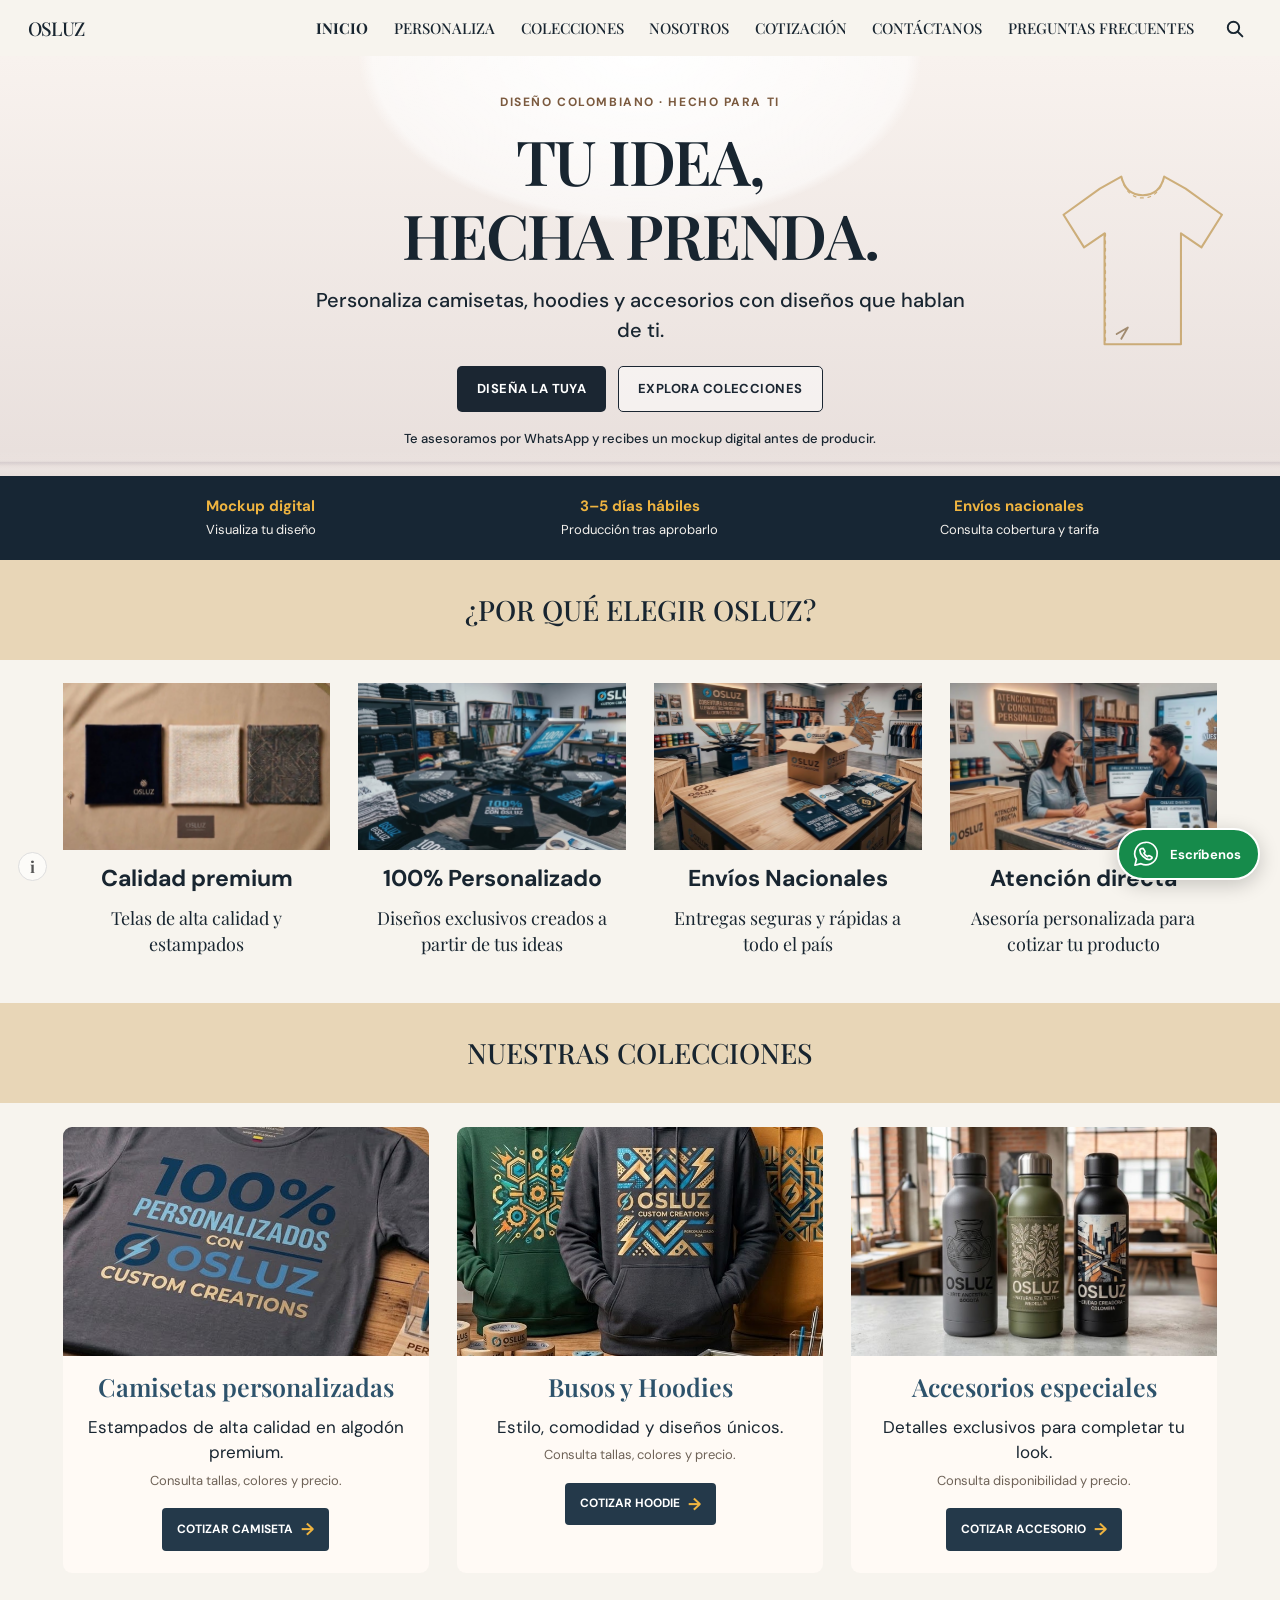
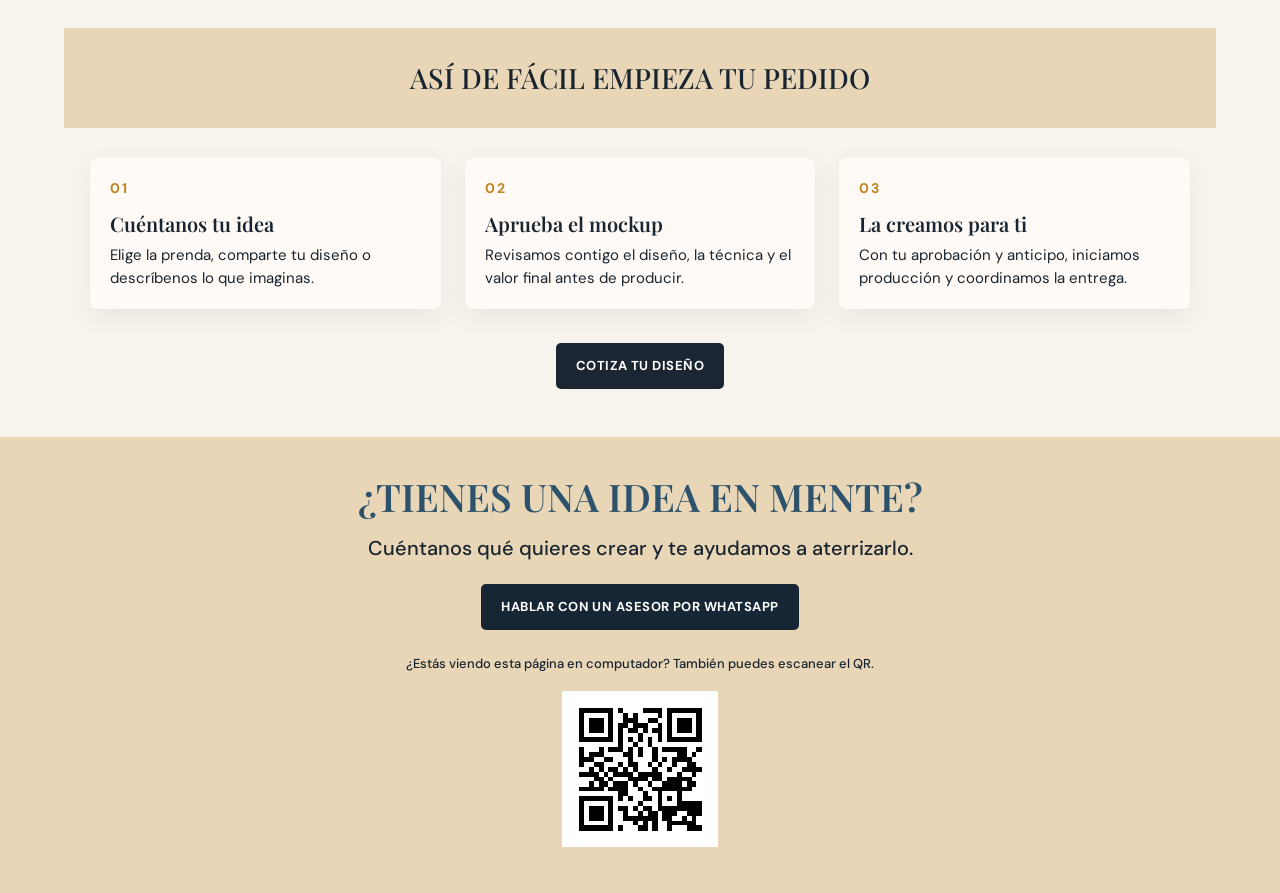
==== commit 4b2e60b5: "Añadendo animacion a las letras y botones" ====
--- a/index.html
+++ b/index.html
@@ -11,7 +11,14 @@
 <body data-page="inicio">
   <header data-site-header></header>
   <main>
-    <section class="hero hero-home" id="inicio"><div class="hero-content"><span class="eyebrow">Diseño colombiano · Hecho para ti</span><h1>Tu idea, hecha prenda</h1><p>Personaliza camisetas, hoodies y accesorios con diseños que hablan de ti.</p><div class="hero-actions"><a class="button button-primary" href="personalizaciones.html">Diseña la tuya</a><a class="button button-secondary" href="colecciones.html">Explora colecciones</a></div><p class="hero-note">Te asesoramos por WhatsApp y recibes un mockup digital antes de producir.</p></div></section>
+    <section class="hero hero-home" id="inicio">
+      <svg class="hero-garment-doodle" viewBox="0 0 220 250" aria-hidden="true">
+        <path class="doodle-shirt" d="M75 37 98 24c3 13 11 20 23 20s20-7 23-20l23 13 39 28-22 35-22-15v119H80V85l-22 15-22-35z"/>
+        <path class="doodle-seam" d="M81 85v119m81-119v119M98 25c4 15 12 22 23 22s19-7 23-22"/>
+        <path class="doodle-thread" d="M19 173c19 14 22 35 41 37s21-12 37-12"/>
+        <path class="doodle-needle" d="m93 193 12-7-7 12"/>
+      </svg>
+      <div class="hero-content"><span class="eyebrow">Diseño colombiano · Hecho para ti</span><h1><span class="hero-title-line">Tu idea,</span><span class="hero-title-line">hecha prenda.</span></h1><p>Personaliza camisetas, hoodies y accesorios con diseños que hablan de ti.</p><div class="hero-actions"><a class="button button-primary" href="personalizaciones.html">Diseña la tuya</a><a class="button button-secondary" href="colecciones.html">Explora colecciones</a></div><p class="hero-note">Te asesoramos por WhatsApp y recibes un mockup digital antes de producir.</p></div></section>
     <section class="trust-strip" aria-label="Ventajas de comprar en OSLUZ"><div><strong>Mockup digital</strong><span>Visualiza tu diseño</span></div><div><strong>3–5 días hábiles</strong><span>Producción tras aprobarlo</span></div><div><strong>Envíos nacionales</strong><span>Consulta cobertura y tarifa</span></div></section>
     <section class="why section-paper" id="ventajas"><div class="section-band"><h2>¿Por qué elegir OSLUZ?</h2></div>
       <div class="features-grid">
--- a/css/style.css
+++ b/css/style.css
@@ -203,6 +203,24 @@
 .hero-home .hero-content { max-width: 820px; animation: rise-in .65s ease both; }
 .eyebrow { display: inline-block; margin-bottom: 13px; color: #7b5a3f; text-transform: uppercase; letter-spacing: .13em; font: 700 12px/1.4 var(--sans); }
 .hero-home h1 { margin-bottom: 12px; font-size: clamp(39px, 6vw, 62px); }
+.hero-home .eyebrow { animation: hero-fade-up .65s .08s both; }
+.hero-title-line { display: block; opacity: 1; }
+.hero-title-line:first-child { --line-delay: .15s; }
+.hero-title-line:last-child { --line-delay: .37s; }
+.hero-letter { display: inline-block; opacity: 0; transform-origin: 50% 100%; animation: hero-letter-in .52s cubic-bezier(.2,.75,.2,1) both; animation-delay: calc(var(--line-delay, 0s) + var(--letter-index, 0) * .025s); }
+.hero-home .hero-content > p:not(.hero-note) { animation: hero-fade-up .65s 1.16s both; }
+.hero-home .hero-actions .button { position: relative; overflow: hidden; opacity: 0; animation: hero-button-in .55s cubic-bezier(.2,.75,.2,1) both; }
+.hero-home .hero-actions .button:first-child { animation-delay: 1.32s; }
+.hero-home .hero-actions .button:last-child { animation-delay: 1.46s; }
+.hero-home .hero-actions .button::after { content: ""; position: absolute; top: -60%; bottom: -60%; left: -55%; width: 34%; transform: rotate(20deg); background: linear-gradient(90deg, transparent, #ffffff6b, transparent); transition: left .55s ease; }
+.hero-home .hero-actions .button:hover::after, .hero-home .hero-actions .button:focus-visible::after { left: 125%; }
+.hero-home .hero-note { animation: hero-fade-up .65s 1.6s both; }
+.hero-garment-doodle { position: absolute; z-index: 0; top: 50%; right: max(3.5%, calc((100vw - 1220px) / 2)); width: clamp(115px, 17vw, 205px); height: auto; overflow: visible; opacity: .58; transform: translateY(-48%); pointer-events: none; animation: garment-float 5.5s ease-in-out infinite; }
+.doodle-shirt, .doodle-seam, .doodle-thread, .doodle-needle { fill: none; stroke: #b3832c; stroke-linecap: round; stroke-linejoin: round; }
+.doodle-shirt { stroke-width: 2.2; }
+.doodle-seam { stroke: #b3832c; stroke-width: 1.3; stroke-dasharray: 3 5; animation: stitch-draw 3.8s ease-in-out infinite; }
+.doodle-thread { stroke: #896638; stroke-width: 1.5; stroke-dasharray: 115; stroke-dashoffset: 115; animation: thread-draw 3.2s .4s ease-in-out infinite; }
+.doodle-needle { stroke: #6b4b1f; stroke-width: 2; }
 .hero-home p { max-width: 650px; margin: 0 auto 21px; font-size: clamp(17px, 2vw, 20px); }
 .hero-actions { display: flex; flex-wrap: wrap; justify-content: center; gap: 12px; }
 .hero-note { margin: 17px auto 0 !important; font-size: 13px !important; }
@@ -217,6 +235,12 @@
 .trust-strip strong { color: #efb440; font: 700 15px/1.3 var(--sans); }
 .trust-strip span { color: #f4f1ed; font: 400 13px/1.4 var(--sans); }
 @keyframes rise-in { from { opacity: 0; transform: translateY(14px); } to { opacity: 1; transform: translateY(0); } }
+@keyframes hero-letter-in { from { opacity: 0; transform: translateY(.55em) rotateX(-70deg); filter: blur(4px); } to { opacity: 1; transform: translateY(0) rotateX(0); filter: blur(0); } }
+@keyframes hero-fade-up { from { opacity: 0; transform: translateY(12px); } to { opacity: 1; transform: translateY(0); } }
+@keyframes hero-button-in { from { opacity: 0; transform: translateY(12px) scale(.97); } to { opacity: 1; transform: translateY(0) scale(1); } }
+@keyframes garment-float { 0%, 100% { margin-top: 0; } 50% { margin-top: -8px; } }
+@keyframes stitch-draw { 0%, 100% { stroke-dashoffset: 0; opacity: .48; } 50% { stroke-dashoffset: 32; opacity: .95; } }
+@keyframes thread-draw { 0%, 12% { stroke-dashoffset: 115; } 55%, 100% { stroke-dashoffset: 0; } }
 .collection-card, .category-card { padding-bottom: 22px; border-radius: 9px; background: #fffaf5; overflow: hidden; transition: transform .2s ease, box-shadow .2s ease; }
 .collection-card:hover, .category-card:hover { transform: translateY(-4px); box-shadow: 0 14px 32px #483a2f20; }
 .collection-card h3, .collection-card p, .category-card h2, .category-card p { padding-left: 18px; padding-right: 18px; }
@@ -261,6 +285,8 @@
   .trust-strip span { font-size: 11px; }
   .steps-grid { grid-template-columns: 1fr; gap: 12px; }
   .design-cta { position: static; display: block; margin: 9px; opacity: 1; transform: none; }
+  .hero-garment-doodle { right: 2%; top: 8%; width: 112px; opacity: .2; transform: none; }
+  .hero-home .hero-content { max-width: 560px; }
 }
 @media (max-width: 480px) {
   .hero-actions { align-items: stretch; flex-direction: column; max-width: 290px; margin: auto; }
@@ -278,6 +304,9 @@
 }
 @media (prefers-reduced-motion: reduce) {
   .hero-home .hero-content { animation: none; }
+  .hero-home .eyebrow, .hero-title-line, .hero-letter, .hero-home .hero-content > p, .hero-home .hero-actions .button { animation: none; opacity: 1; transform: none; filter: none; }
+  .hero-home .hero-actions .button::after { display: none; }
+  .hero-garment-doodle, .doodle-seam, .doodle-thread { animation: none; }
 }
 
 /* OSLUZ visual product customizer */
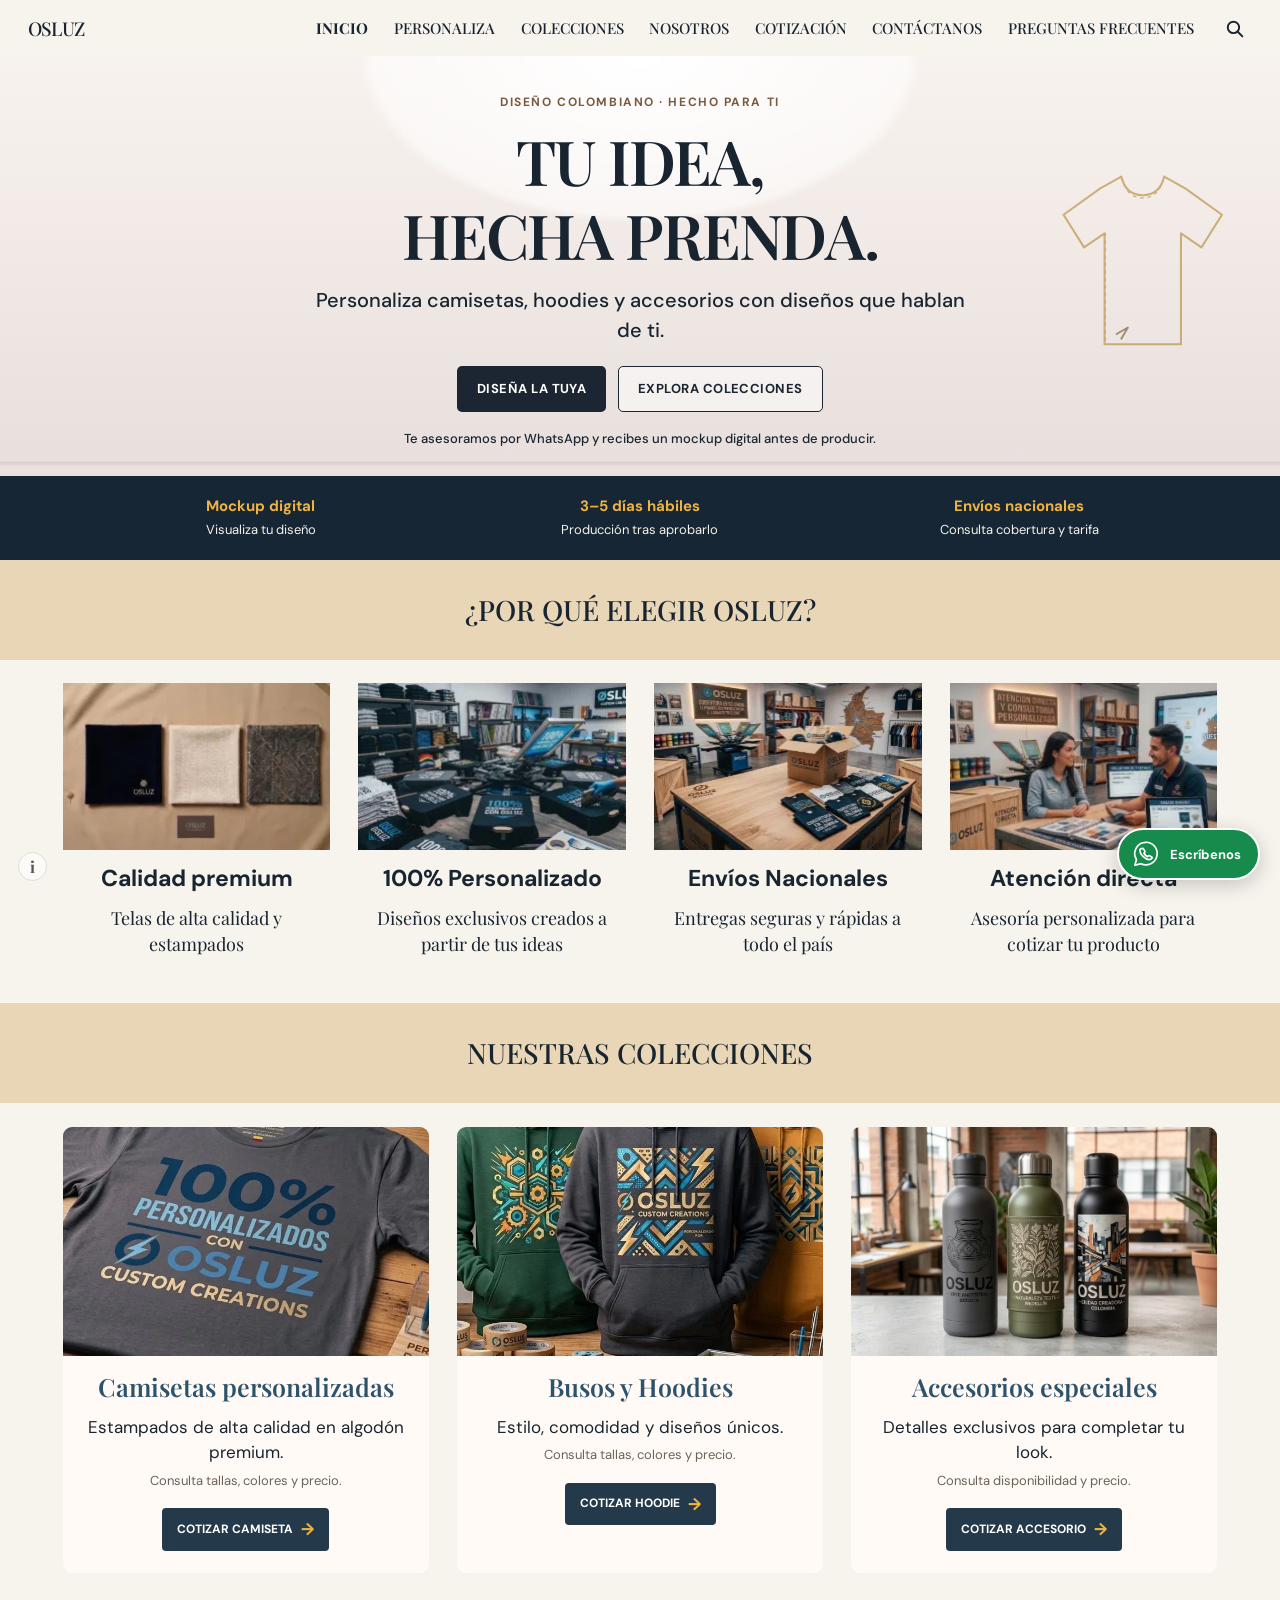
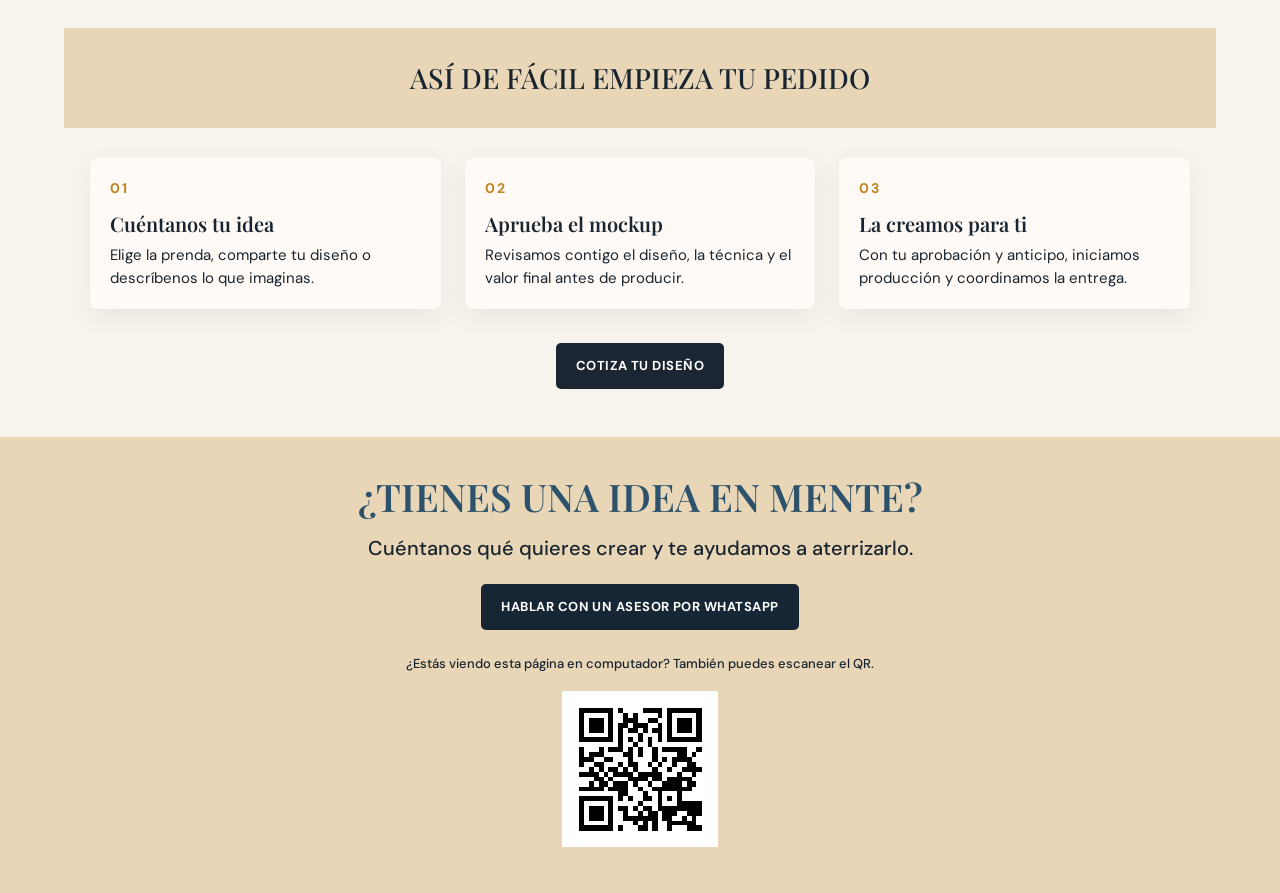
==== commit ca519946: "optimizando toda la pagina para que corra mas rapido y cambiando de lugar la opcion de agrandar la i" ====
--- a/index.html
+++ b/index.html
@@ -22,21 +22,21 @@
     <section class="trust-strip" aria-label="Ventajas de comprar en OSLUZ"><div><strong>Mockup digital</strong><span>Visualiza tu diseño</span></div><div><strong>3–5 días hábiles</strong><span>Producción tras aprobarlo</span></div><div><strong>Envíos nacionales</strong><span>Consulta cobertura y tarifa</span></div></section>
     <section class="why section-paper" id="ventajas"><div class="section-band"><h2>¿Por qué elegir OSLUZ?</h2></div>
       <div class="features-grid">
-        <a class="feature-card" href="nosotros.html"><div class="image-slot ratio-quality"><img src="assets/inicio-calidad.png" alt="Muestras de telas y estampados" loading="lazy"></div><h3>Calidad premium</h3><p>Telas de alta calidad y estampados</p></a>
-        <a class="feature-card" href="personalizaciones.html"><div class="image-slot ratio-custom"><img src="assets/inicio-personalizado.png" alt="Proceso de personalización en el taller" loading="lazy"></div><h3>100% Personalizado</h3><p>Diseños exclusivos creados a partir de tus ideas</p></a>
-        <a class="feature-card" href="contactanos.html"><div class="image-slot ratio-shipping"><img src="assets/inicio-envios.png" alt="Preparación de pedidos para envío" loading="lazy"></div><h3>Envíos Nacionales</h3><p>Entregas seguras y rápidas a todo el país</p></a>
-        <a class="feature-card" href="contactanos.html"><div class="image-slot ratio-advice"><img src="assets/inicio-atencion.png" alt="Asesoría personalizada para diseños" loading="lazy"></div><h3>Atención directa</h3><p>Asesoría personalizada para cotizar tu producto</p></a>
+        <a class="feature-card" href="nosotros.html"><div class="image-slot ratio-quality"><img decoding="async" src="assets/inicio-calidad.webp" alt="Muestras de telas y estampados" loading="lazy"></div><h3>Calidad premium</h3><p>Telas de alta calidad y estampados</p></a>
+        <a class="feature-card" href="personalizaciones.html"><div class="image-slot ratio-custom"><img decoding="async" src="assets/inicio-personalizado.webp" alt="Proceso de personalización en el taller" loading="lazy"></div><h3>100% Personalizado</h3><p>Diseños exclusivos creados a partir de tus ideas</p></a>
+        <a class="feature-card" href="contactanos.html"><div class="image-slot ratio-shipping"><img decoding="async" src="assets/inicio-envios.webp" alt="Preparación de pedidos para envío" loading="lazy"></div><h3>Envíos Nacionales</h3><p>Entregas seguras y rápidas a todo el país</p></a>
+        <a class="feature-card" href="contactanos.html"><div class="image-slot ratio-advice"><img decoding="async" src="assets/inicio-atencion.webp" alt="Asesoría personalizada para diseños" loading="lazy"></div><h3>Atención directa</h3><p>Asesoría personalizada para cotizar tu producto</p></a>
       </div>
     </section>
     <section class="collections section-paper" id="colecciones"><div class="section-band"><h2>Nuestras colecciones</h2></div>
       <div class="collection-grid">
-        <article class="collection-card"><div class="image-slot collection-tee"><img src="assets/inicio-camisetas.png" alt="Camiseta personalizada OSLUZ" loading="lazy"></div><h3>Camisetas personalizadas</h3><p>Estampados de alta calidad en algodón premium.<br><span class="product-options">Consulta tallas, colores y precio.</span></p><a class="card-cta" data-whatsapp-message="Hola, quiero cotizar una camiseta personalizada. ¿Me comparten opciones de tallas, colores y precios?">Cotizar camiseta <span aria-hidden="true">→</span></a></article>
-        <article class="collection-card"><div class="image-slot collection-hoodie"><img src="assets/inicio-hoodies.png" alt="Colección de busos y hoodies" loading="lazy"></div><h3>Busos y Hoodies</h3><p>Estilo, comodidad y diseños únicos.<br><span class="product-options">Consulta tallas, colores y precio.</span></p><a class="card-cta" data-whatsapp-message="Hola, quiero cotizar un hoodie personalizado. ¿Me comparten opciones de tallas, colores y precios?">Cotizar hoodie <span aria-hidden="true">→</span></a></article>
-        <article class="collection-card"><div class="image-slot collection-accessory"><img src="assets/inicio-accesorios.png" alt="Botellas personalizadas OSLUZ" loading="lazy"></div><h3>Accesorios especiales</h3><p>Detalles exclusivos para completar tu look.<br><span class="product-options">Consulta disponibilidad y precio.</span></p><a class="card-cta" data-whatsapp-message="Hola, quiero conocer y cotizar los accesorios personalizados OSLUZ.">Cotizar accesorio <span aria-hidden="true">→</span></a></article>
+        <article class="collection-card"><div class="image-slot collection-tee"><img decoding="async" src="assets/inicio-camisetas.webp" alt="Camiseta personalizada OSLUZ" loading="lazy"></div><h3>Camisetas personalizadas</h3><p>Estampados de alta calidad en algodón premium.<br><span class="product-options">Consulta tallas, colores y precio.</span></p><a class="card-cta" data-whatsapp-message="Hola, quiero cotizar una camiseta personalizada. ¿Me comparten opciones de tallas, colores y precios?">Cotizar camiseta <span aria-hidden="true">→</span></a></article>
+        <article class="collection-card"><div class="image-slot collection-hoodie"><img decoding="async" src="assets/inicio-hoodies.webp" alt="Colección de busos y hoodies" loading="lazy"></div><h3>Busos y Hoodies</h3><p>Estilo, comodidad y diseños únicos.<br><span class="product-options">Consulta tallas, colores y precio.</span></p><a class="card-cta" data-whatsapp-message="Hola, quiero cotizar un hoodie personalizado. ¿Me comparten opciones de tallas, colores y precios?">Cotizar hoodie <span aria-hidden="true">→</span></a></article>
+        <article class="collection-card"><div class="image-slot collection-accessory"><img decoding="async" src="assets/inicio-accesorios.webp" alt="Botellas personalizadas OSLUZ" loading="lazy"></div><h3>Accesorios especiales</h3><p>Detalles exclusivos para completar tu look.<br><span class="product-options">Consulta disponibilidad y precio.</span></p><a class="card-cta" data-whatsapp-message="Hola, quiero conocer y cotizar los accesorios personalizados OSLUZ.">Cotizar accesorio <span aria-hidden="true">→</span></a></article>
       </div>
     </section>
     <section class="how-it-works section-paper"><div class="section-band"><h2>Así de fácil empieza tu pedido</h2></div><div class="steps-grid"><article><span>01</span><h3>Cuéntanos tu idea</h3><p>Elige la prenda, comparte tu diseño o descríbenos lo que imaginas.</p></article><article><span>02</span><h3>Aprueba el mockup</h3><p>Revisamos contigo el diseño, la técnica y el valor final antes de producir.</p></article><article><span>03</span><h3>La creamos para ti</h3><p>Con tu aprobación y anticipo, iniciamos producción y coordinamos la entrega.</p></article></div><a class="button button-primary" href="cotizacion.html">Cotiza tu diseño</a></section>
-    <section class="contact-banner" id="contacto"><h2>¿Tienes una idea en mente?</h2><p>Cuéntanos qué quieres crear y te ayudamos a aterrizarlo.</p><a class="button button-dark" data-whatsapp-message="Hola OSLUZ, tengo una idea para personalizar y quisiera recibir asesoría.">Hablar con un asesor por WhatsApp</a><p class="qr-caption">¿Estás viendo esta página en computador? También puedes escanear el QR.</p><a class="qr-tile qr-desktop" href="https://wa.link/mg7ycv" target="_blank" rel="noopener noreferrer" aria-label="Abrir WhatsApp con el código QR"><img src="assets/whatsapp-qr.png" alt="Código QR de WhatsApp"></a></section>
+    <section class="contact-banner" id="contacto"><h2>¿Tienes una idea en mente?</h2><p>Cuéntanos qué quieres crear y te ayudamos a aterrizarlo.</p><a class="button button-dark" data-whatsapp-message="Hola OSLUZ, tengo una idea para personalizar y quisiera recibir asesoría.">Hablar con un asesor por WhatsApp</a><p class="qr-caption">¿Estás viendo esta página en computador? También puedes escanear el QR.</p><a class="qr-tile qr-desktop" href="https://wa.link/mg7ycv" target="_blank" rel="noopener noreferrer" aria-label="Abrir WhatsApp con el código QR"><img decoding="async" src="assets/whatsapp-qr.png" alt="Código QR de WhatsApp"></a></section>
   </main>
 </body>
 </html>
--- a/css/style.css
+++ b/css/style.css
@@ -144,15 +144,15 @@
   .contact-detail { padding: 5px 4px; }
 }
 @media (max-width: 760px) {
-  .site-header { color: white; background: var(--header); }
+  .site-header { z-index: 1000; color: white; background: var(--header); }
   .header-inner { height: 56px; padding: 0 14px; display: grid; grid-template-columns: 34px 1fr 34px; gap: 8px; }
   .menu-button { display: flex; }
   .wordmark { grid-column: 2; justify-self: start; font-size: 19px; }
   .search-button { grid-column: 3; justify-self: end; }
-  .site-nav { display: none; position: absolute; top: 56px; left: 0; right: 0; margin: 0; padding: 8px 20px 17px; background: var(--header); color: white; flex-direction: column; align-items: stretch; gap: 0; box-shadow: 0 8px 18px #0003; }
-  .site-nav.is-open { display: flex; }
-  .site-nav a { padding: 13px 3px; border-bottom: 1px solid #ffffff22; font-size: 15px; }
-  .site-header:not(.is-scrolled) .site-nav { background: #1b1b1b; }
+  .site-nav { display: none; position: fixed; z-index: 1001; top: 56px; right: 0; left: 0; max-height: calc(100vh - 56px); max-height: calc(100dvh - 56px); overflow-y: auto; overscroll-behavior: contain; margin: 0; padding: 8px 20px max(17px, env(safe-area-inset-bottom)); background: var(--header); color: white; flex-direction: column; align-items: stretch; gap: 0; box-shadow: 0 8px 18px #0003; }
+  .site-nav.is-open { display: flex; visibility: visible; }
+  .site-nav a { min-height: 48px; padding: 15px 3px; display: flex; align-items: center; border-bottom: 1px solid #ffffff22; color: white; font-size: 15px; line-height: 1.25; }
+  .site-header:not(.is-scrolled) .site-nav { background: var(--header); }
   .hero { min-height: 282px; }
   .hero h1 { font-size: clamp(32px, 7vw, 42px); }
   .features-grid { grid-template-columns: repeat(2, minmax(0,1fr)); gap: 30px 18px; padding: 22px 18px 42px; }
@@ -322,14 +322,14 @@
 .customizer-heading p { margin: 0; color: #5d6468; font: 400 15px/1.5 var(--sans); }
 .customizer-field { min-width: 0; margin: 0 0 23px; padding: 0; border: 0; }
 .customizer-field legend, .customizer-field > span:first-child { margin-bottom: 11px; display: block; color: #263b4a; font: 700 14px/1.4 var(--sans); }
-.product-choices { display: grid; grid-template-columns: repeat(3, minmax(0,1fr)); gap: 9px; }
+.product-choices { display: grid; grid-template-columns: repeat(4, minmax(0,1fr)); gap: 9px; }
 .product-choice { min-height: 74px; padding: 9px 5px; display: flex; flex-direction: column; align-items: center; justify-content: center; gap: 4px; border: 1px solid #ddd6cb; border-radius: 7px; color: #3c454b; background: #fffefa; font: 600 12px/1.2 var(--sans); cursor: pointer; transition: border-color .18s ease, background .18s ease, box-shadow .18s ease; }
 .product-choice:has(input:checked) { border-color: #b3832c; background: #fbf4e6; box-shadow: inset 0 0 0 1px #b3832c; }
 .product-choice input { position: absolute; opacity: 0; pointer-events: none; }
 .product-choice:focus-within { outline: 3px solid #b3832c; outline-offset: 3px; }
 .choice-icon { color: #263f52; font: 500 23px/1 var(--sans); }
 .choice-icon svg { width: 30px; height: 30px; fill: none; stroke: currentColor; stroke-width: 1.6; stroke-linecap: round; stroke-linejoin: round; }
-.color-choices { display: flex; align-items: center; gap: 12px; }
+.color-choices { display: flex; flex-wrap: wrap; align-items: center; gap: 10px; }
 .color-swatch { width: 30px; height: 30px; padding: 0; border: 3px solid #fffefa; border-radius: 50%; background: var(--swatch); box-shadow: 0 0 0 1px #c8c0b5; cursor: pointer; transition: transform .16s ease, box-shadow .16s ease; }
 .color-swatch:hover { transform: scale(1.08); }
 .color-swatch.is-selected { box-shadow: 0 0 0 2px #aa7823; }
@@ -345,7 +345,12 @@
 .upload-field:focus-within { outline: 3px solid #b3832c; outline-offset: 3px; }
 .upload-filename { margin-top: 10px; display: block; overflow-wrap: anywhere; }
 .size-control { display: grid; gap: 6px; }
+.size-control label > span { margin-bottom: 0; display: flex; align-items: center; justify-content: space-between; color: #263b4a; font: 700 14px/1.4 var(--sans); }
 .size-control input { width: 100%; accent-color: #a97823; }
+.design-position-tools { display: flex; align-items: center; justify-content: space-between; gap: 10px; }
+.center-design-button { flex: 0 0 auto; padding: 6px 9px; border: 1px solid #d4ccc0; border-radius: 5px; color: #263f52; background: #fffefa; font: 700 11px/1.2 var(--sans); cursor: pointer; }
+.center-design-button:hover { border-color: #a97823; background: #fbf4e6; }
+.center-design-button:focus-visible { outline: 3px solid #b3832c; outline-offset: 2px; }
 .quote-button { width: 100%; min-height: 53px; margin-top: 1px; border: 0; background: #142d3d; font-size: 14px; }
 .quote-button:hover { background: #244b62; }
 .upload-disclaimer { margin: 11px 0 0; color: #686e72; text-align: center; font: 400 11px/1.5 var(--sans); }
@@ -353,22 +358,33 @@
 .preview-heading { margin-bottom: 14px; display: flex; justify-content: space-between; align-items: center; gap: 12px; }
 .preview-heading h2 { margin-bottom: 0; font-size: 23px; }
 .preview-badge { padding: 7px 9px; border-radius: 99px; color: #6b542b; background: #f6edda; white-space: nowrap; font: 700 10px/1.2 var(--sans); }
-.product-preview { position: relative; width: 100%; aspect-ratio: 1.04; display: grid; place-items: center; overflow: hidden; border-radius: 8px; background: radial-gradient(ellipse at 50% 40%, #fff 0, #f5f1ea 66%, #eee8dd 100%); }
-.garment-art { position: absolute; width: min(78%, 390px); height: 92%; overflow: visible; filter: drop-shadow(0 13px 10px #17263125); }
-.garment-shape { fill: var(--garment-color, #252a2d); stroke: #00000026; stroke-width: 2; transition: fill .2s ease; }
-.garment-detail { fill: none; stroke: #ffffff35; stroke-width: 2; stroke-linecap: round; stroke-linejoin: round; }
-.print-area { position: absolute; top: 44%; left: 50%; width: 45%; height: 35%; display: grid; place-items: center; transform: translate(-50%, -50%); pointer-events: none; }
-.print-area img { max-width: 100%; max-height: 100%; object-fit: contain; filter: drop-shadow(0 2px 2px #0002); transition: width .12s ease; }
+.preview-heading-actions { display: grid; justify-items: end; gap: 7px; }
+.preview-side-switch { display: flex; padding: 3px; border: 1px solid #d9d1c5; border-radius: 99px; background: #f7f4ee; }
+.preview-side-switch[hidden] { display: none; }
+.preview-side-switch button { min-height: 29px; padding: 6px 11px; border: 0; border-radius: 99px; color: #52606a; background: transparent; font: 700 11px/1 var(--sans); cursor: pointer; transition: color .18s ease, background .18s ease, box-shadow .18s ease; }
+.preview-side-switch button[aria-pressed="true"] { color: white; background: #183749; box-shadow: 0 2px 5px #14253425; }
+.preview-side-switch button:focus-visible { outline: 2px solid #b3832c; outline-offset: 2px; }
+.product-preview { position: relative; width: 100%; aspect-ratio: 1.04; display: grid; place-items: center; overflow: hidden; border-radius: 8px; background: #f1efeb; }
+.product-photo-frame { position: absolute; inset: 0; overflow: hidden; }
+.product-photo { display: block; width: 100%; height: 100%; object-fit: contain; object-position: center; }
+.product-photo[hidden] { display: none; }
+.print-area { position: absolute; z-index: 2; inset: 0; pointer-events: none; }
+.print-area img { position: absolute; left: 50%; top: 54%; max-width: none; max-height: 100%; object-fit: contain; transform: translate(-50%, -50%); filter: drop-shadow(0 2px 2px #0002); cursor: grab; touch-action: none; user-select: none; -webkit-user-drag: none; transition: width .12s ease; pointer-events: auto; }
+.print-area img.is-dragging { cursor: grabbing; transition: none; }
 .print-area img[hidden] { display: none; }
-.product-preview[data-product="Tote bag"] .print-area { top: 58%; width: 47%; height: 35%; }
-.product-preview[data-product="Hoodie"] .print-area { top: 47%; }
-.preview-product-name { position: absolute; right: 13px; bottom: 11px; color: #7d817f; font: 700 9px/1 var(--sans); letter-spacing: .16em; }
+body[data-page="personalizaciones"] .whatsapp-float { display: none; }
+.preview-color { position: absolute; z-index: 3; top: 12px; left: 12px; max-width: calc(100% - 24px); padding: 7px 9px; display: flex; align-items: center; gap: 7px; border: 1px solid #ffffffa8; border-radius: 99px; color: white; background: #182530c9; box-shadow: 0 2px 8px #0002; font: 600 10px/1 var(--sans); }
+.preview-color i { width: 13px; height: 13px; flex: 0 0 13px; border: 1px solid #ffffff9c; border-radius: 50%; background: #f4f0e8; }
+.preview-product-name { position: absolute; z-index: 3; right: 13px; bottom: 11px; padding: 6px 8px; border-radius: 3px; color: white; background: #182530bd; font: 700 9px/1 var(--sans); letter-spacing: .16em; }
 .preview-footnote { margin: 13px 0 0; color: #6c7478; font: 400 11px/1.45 var(--sans); }
+.preview-column .size-control { margin: 15px 0 0; padding: 13px 14px; border: 1px solid #e6dfd4; border-radius: 8px; background: #fff; }
+.preview-column .size-control .design-position-tools { flex-wrap: wrap; }
+.size-control output { padding: 4px 8px; border-radius: 99px; color: #6b542b; background: #f6edda; font: 700 11px/1 var(--sans); }
 .customizer-benefits { max-width: 1060px; margin: 0 auto; padding: 19px 24px; display: grid; grid-template-columns: repeat(3,1fr); gap: 18px; border-top: 1px solid #e5ded2; }
 .customizer-benefits div { display: flex; align-items: center; justify-content: center; gap: 9px; color: #43515a; font: 600 12px/1.4 var(--sans); }
 .customizer-benefits strong { color: #aa7823; font: 700 12px/1 var(--sans); letter-spacing: .1em; }
 .design-gallery > .section-band { color: #fff; background: var(--header); }
-@media (max-width: 850px) {
+@media (max-width: 900px) {
   .customizer { grid-template-columns: 1fr; max-width: 620px; gap: 28px; }
   .preview-column { position: static; grid-row: 1; }
   .product-preview { aspect-ratio: 1.2; }
@@ -379,9 +395,10 @@
   .preview-column { padding: 13px; }
   .preview-heading h2 { font-size: 20px; }
   .preview-badge { font-size: 9px; }
+  .preview-heading-actions { gap: 5px; }
+  .preview-side-switch button { min-height: 27px; padding: 6px 8px; font-size: 10px; }
   .product-preview { aspect-ratio: .95; }
-  .garment-art { width: 88%; height: 96%; }
-  .product-choices { gap: 6px; }
+  .product-choices { grid-template-columns: repeat(2, minmax(0,1fr)); gap: 8px; }
   .product-choice { min-height: 68px; font-size: 11px; }
   .customizer-benefits { padding: 17px 16px; grid-template-columns: 1fr; gap: 10px; }
   .customizer-benefits div { justify-content: flex-start; }
